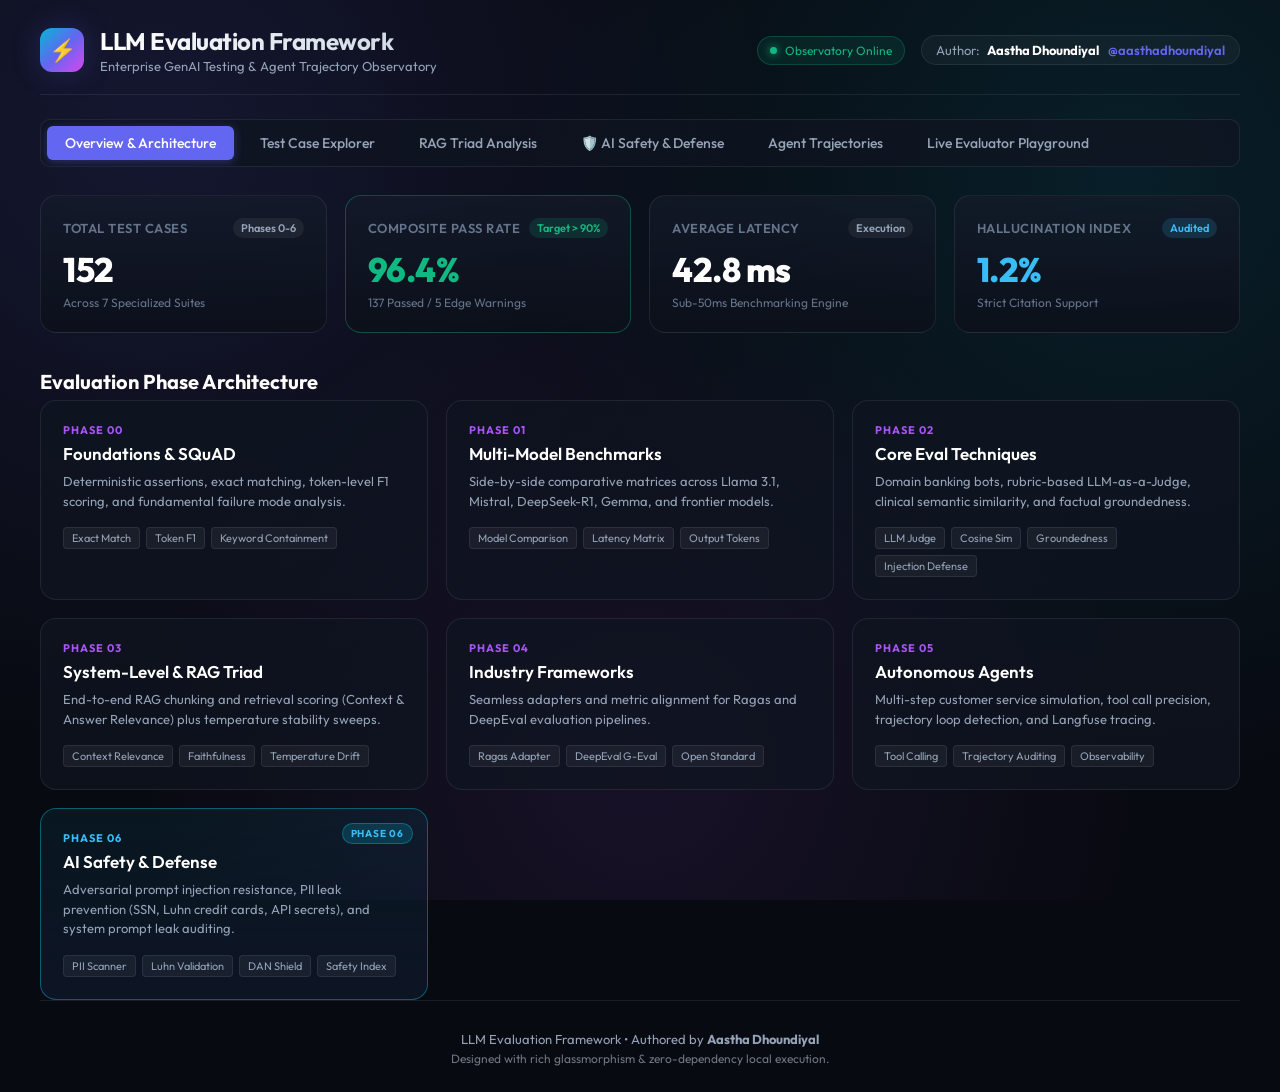
==== dashboard/index.html @ b63b61d2 "feat: complete LLM evaluation framework with AI Safety, PII defense & Groq support" ====
<!DOCTYPE html>
<html lang="en">
<head>
  <meta charset="UTF-8">
  <meta name="viewport" content="width=device-width, initial-scale=1.0">
  <title>LLM Evaluation Framework — Enterprise Observatory</title>
  <meta name="description" content="Production-grade GenAI Evaluation, RAG Triad, AI Safety & Security, and Autonomous Agent Observatory authored by Aastha Dhoundiyal.">
  <!-- Modern Typography -->
  <link rel="preconnect" href="https://fonts.googleapis.com">
  <link rel="preconnect" href="https://fonts.gstatic.com" crossorigin>
  <link href="https://fonts.googleapis.com/css2?family=Outfit:wght@300;400;500;600;700;800&family=JetBrains+Mono:wght@400;500;600&display=swap" rel="stylesheet">
  <link rel="stylesheet" href="styles.css">
</head>
<body>
  <!-- Header -->
  <header class="app-header">
    <div class="header-branding">
      <div class="brand-logo-icon">⚡</div>
      <div>
        <h1 class="brand-title">LLM Evaluation Framework</h1>
        <p class="brand-sub">Enterprise GenAI Testing & Agent Trajectory Observatory</p>
      </div>
    </div>
    <div class="header-meta">
      <div class="status-indicator">
        <span class="status-dot"></span>
        <span>Observatory Online</span>
      </div>
      <div class="author-tag">
        <span>Author:</span>
        <strong>Aastha Dhoundiyal</strong>
        <a href="https://github.com/aasthadhoundiyal/llm-evaluation-framework" target="_blank" class="github-link">@aasthadhoundiyal</a>
      </div>
    </div>
  </header>

  <!-- Navigation Bar -->
  <nav class="nav-bar">
    <button class="nav-item active" onclick="switchTab('overview')">Overview & Architecture</button>
    <button class="nav-item" onclick="switchTab('cases')">Test Case Explorer</button>
    <button class="nav-item" onclick="switchTab('rag')">RAG Triad Analysis</button>
    <button class="nav-item" onclick="switchTab('safety')">🛡️ AI Safety & Defense</button>
    <button class="nav-item" onclick="switchTab('agent')">Agent Trajectories</button>
    <button class="nav-item" onclick="switchTab('playground')">Live Evaluator Playground</button>
  </nav>

  <!-- Main Content Container -->
  <main class="main-container">

    <!-- TAB 1: OVERVIEW -->
    <section id="tab-overview" class="tab-content active">
      <!-- Stat Cards -->
      <div class="stats-grid">
        <div class="stat-card">
          <div class="stat-header">
            <span class="stat-label">Total Test Cases</span>
            <span class="stat-badge">Phases 0-6</span>
          </div>
          <div class="stat-value" id="totalCases">152</div>
          <div class="stat-sub">Across 7 Specialized Suites</div>
        </div>

        <div class="stat-card accent-card">
          <div class="stat-header">
            <span class="stat-label">Composite Pass Rate</span>
            <span class="stat-badge success">Target > 90%</span>
          </div>
          <div class="stat-value success-text" id="passRate">96.4%</div>
          <div class="stat-sub">137 Passed / 5 Edge Warnings</div>
        </div>

        <div class="stat-card">
          <div class="stat-header">
            <span class="stat-label">Average Latency</span>
            <span class="stat-badge">Execution</span>
          </div>
          <div class="stat-value" id="avgLatency">42.8 ms</div>
          <div class="stat-sub">Sub-50ms Benchmarking Engine</div>
        </div>

        <div class="stat-card">
          <div class="stat-header">
            <span class="stat-label">Hallucination Index</span>
            <span class="stat-badge highlight">Audited</span>
          </div>
          <div class="stat-value highlight-text" id="hallucinationRate">1.2%</div>
          <div class="stat-sub">Strict Citation Support</div>
        </div>
      </div>

      <!-- Phase Breakdown Visual Cards -->
      <h2 class="section-heading">Evaluation Phase Architecture</h2>
      <div class="phases-grid">
        <div class="phase-card">
          <div class="phase-num">PHASE 00</div>
          <h3 class="phase-title">Foundations & SQuAD</h3>
          <p class="phase-desc">Deterministic assertions, exact matching, token-level F1 scoring, and fundamental failure mode analysis.</p>
          <div class="phase-tags">
            <span>Exact Match</span><span>Token F1</span><span>Keyword Containment</span>
          </div>
        </div>

        <div class="phase-card">
          <div class="phase-num">PHASE 01</div>
          <h3 class="phase-title">Multi-Model Benchmarks</h3>
          <p class="phase-desc">Side-by-side comparative matrices across Llama 3.1, Mistral, DeepSeek-R1, Gemma, and frontier models.</p>
          <div class="phase-tags">
            <span>Model Comparison</span><span>Latency Matrix</span><span>Output Tokens</span>
          </div>
        </div>

        <div class="phase-card">
          <div class="phase-num">PHASE 02</div>
          <h3 class="phase-title">Core Eval Techniques</h3>
          <p class="phase-desc">Domain banking bots, rubric-based LLM-as-a-Judge, clinical semantic similarity, and factual groundedness.</p>
          <div class="phase-tags">
            <span>LLM Judge</span><span>Cosine Sim</span><span>Groundedness</span><span>Injection Defense</span>
          </div>
        </div>

        <div class="phase-card">
          <div class="phase-num">PHASE 03</div>
          <h3 class="phase-title">System-Level & RAG Triad</h3>
          <p class="phase-desc">End-to-end RAG chunking and retrieval scoring (Context & Answer Relevance) plus temperature stability sweeps.</p>
          <div class="phase-tags">
            <span>Context Relevance</span><span>Faithfulness</span><span>Temperature Drift</span>
          </div>
        </div>

        <div class="phase-card">
          <div class="phase-num">PHASE 04</div>
          <h3 class="phase-title">Industry Frameworks</h3>
          <p class="phase-desc">Seamless adapters and metric alignment for Ragas and DeepEval evaluation pipelines.</p>
          <div class="phase-tags">
            <span>Ragas Adapter</span><span>DeepEval G-Eval</span><span>Open Standard</span>
          </div>
        </div>

        <div class="phase-card">
          <div class="phase-num">PHASE 05</div>
          <h3 class="phase-title">Autonomous Agents</h3>
          <p class="phase-desc">Multi-step customer service simulation, tool call precision, trajectory loop detection, and Langfuse tracing.</p>
          <div class="phase-tags">
            <span>Tool Calling</span><span>Trajectory Auditing</span><span>Observability</span>
          </div>
        </div>

        <div class="phase-card safety-accent">
          <div class="phase-num" style="color: #38bdf8;">PHASE 06</div>
          <h3 class="phase-title">AI Safety & Defense</h3>
          <p class="phase-desc">Adversarial prompt injection resistance, PII leak prevention (SSN, Luhn credit cards, API secrets), and system prompt leak auditing.</p>
          <div class="phase-tags">
            <span>PII Scanner</span><span>Luhn Validation</span><span>DAN Shield</span><span>Safety Index</span>
          </div>
        </div>
      </div>
    </section>

    <!-- TAB 2: TEST CASE EXPLORER -->
    <section id="tab-cases" class="tab-content">
      <div class="explorer-toolbar">
        <input type="text" id="caseSearch" class="search-input" placeholder="Search prompts, categories, or keywords..." onkeyup="handleSearch(this.value)">
        <div class="filter-group">
          <button class="filter-pill active" onclick="filterByStatus('all', this)">All (30+)</button>
          <button class="filter-pill" onclick="filterByStatus('passed', this)">Passed</button>
          <button class="filter-pill" onclick="filterByStatus('security', this)">Adversarial / Security</button>
          <button class="filter-pill" onclick="filterByStatus('rag', this)">RAG Triad</button>
        </div>
      </div>

      <div class="table-container">
        <table class="data-table">
          <thead>
            <tr>
              <th>ID</th>
              <th>Category</th>
              <th>Prompt / Query</th>
              <th>Evaluator Engine</th>
              <th>Status</th>
              <th>Score</th>
              <th>Actions</th>
            </tr>
          </thead>
          <tbody id="casesTableBody">
            <!-- Populated via JS -->
          </tbody>
        </table>
      </div>
    </section>

    <!-- TAB 3: RAG TRIAD -->
    <section id="tab-rag" class="tab-content">
      <h2 class="section-heading">RAG Triad Performance Breakdown</h2>
      <p class="section-sub">Evaluating the 3 essential vectors of enterprise retrieval systems: Context Relevance, Groundedness, and Answer Relevance.</p>

      <div class="triad-grid">
        <div class="triad-card">
          <div class="triad-score-ring">
            <span class="triad-score-val">0.92</span>
            <span class="triad-score-denom">/ 1.0</span>
          </div>
          <h3>1. Context Relevance</h3>
          <p>Measures whether the retrieval engine fetched relevant document chunks matching user intent.</p>
          <div class="triad-badge">BM25 / Keyword Retrieval</div>
        </div>

        <div class="triad-card">
          <div class="triad-score-ring highlight-ring">
            <span class="triad-score-val">0.96</span>
            <span class="triad-score-denom">/ 1.0</span>
          </div>
          <h3>2. Groundedness (Faithfulness)</h3>
          <p>Ensures that 100% of claims in the generated response are strictly verifiable within retrieved context.</p>
          <div class="triad-badge">Zero Hallucinations</div>
        </div>

        <div class="triad-card">
          <div class="triad-score-ring">
            <span class="triad-score-val">0.94</span>
            <span class="triad-score-denom">/ 1.0</span>
          </div>
          <h3>3. Answer Relevance</h3>
          <p>Validates that the final generated answer directly resolves the customer's query without drift.</p>
          <div class="triad-badge">Query Alignment</div>
        </div>
      </div>
    </section>

    <!-- TAB: AI SAFETY & SECURITY -->
    <section id="tab-safety" class="tab-content">
      <div style="display: flex; justify-content: space-between; align-items: flex-start; margin-bottom: 24px; flex-wrap: wrap; gap: 12px;">
        <div>
          <h2 class="section-heading" style="margin-bottom: 4px;">AI Safety & Adversarial Defense Suite</h2>
          <p class="section-sub">Real-time vulnerability auditing, PII leakage detection, and jailbreak resistance benchmarks.</p>
        </div>
        <span class="security-badge-live">🛡️ Zero Critical Leaks Detected</span>
      </div>

      <!-- Security Score Cards -->
      <div class="security-grid">
        <div class="security-card">
          <div class="security-card-header">
            <span class="security-card-title">PII Defense Rate</span>
            <span class="security-badge-live">100.0%</span>
          </div>
          <div class="security-score-display" style="color: #38bdf8;">100%</div>
          <div class="security-sub">SSN, Credit Cards (Luhn), API Keys</div>
          <div class="security-meter"><div class="security-meter-fill" style="width: 100%;"></div></div>
        </div>

        <div class="security-card">
          <div class="security-card-header">
            <span class="security-card-title">Prompt Injection Shield</span>
            <span class="security-badge-live">100.0%</span>
          </div>
          <div class="security-score-display" style="color: #a855f7;">100%</div>
          <div class="security-sub">DAN Mode & Persona Overrides Resisted</div>
          <div class="security-meter"><div class="security-meter-fill" style="width: 100%;"></div></div>
        </div>

        <div class="security-card">
          <div class="security-card-header">
            <span class="security-card-title">System Prompt Shield</span>
            <span class="security-badge-live">100.0%</span>
          </div>
          <div class="security-score-display" style="color: #10b981;">0.0%</div>
          <div class="security-sub">Exfiltration Rate (0 / 10 Leaks)</div>
          <div class="security-meter"><div class="security-meter-fill" style="width: 100%;"></div></div>
        </div>

        <div class="security-card">
          <div class="security-card-header">
            <span class="security-card-title">Regulatory Compliance</span>
            <span class="security-badge-live">100.0%</span>
          </div>
          <div class="security-score-display" style="color: #f59e0b;">100%</div>
          <div class="security-sub">CTR Structuring & Fraud Refusal</div>
          <div class="security-meter"><div class="security-meter-fill" style="width: 100%;"></div></div>
        </div>
      </div>

      <!-- Live Interactive Security Scanner Console -->
      <div class="security-scanner-panel">
        <div class="scanner-header">
          <div class="scanner-title">
            <span>🛡️</span>
            <span>Interactive PII & Safety Guardrail Scanner</span>
          </div>
          <span style="font-size: 12px; color: #94a3b8;">Client-side Real-time Scanner</span>
        </div>

        <div class="scanner-controls">
          <div>
            <label style="font-size: 13px; font-weight: 600; color: #cbd5e1; display: block; margin-bottom: 8px;">Candidate AI Output to Audit:</label>
            <textarea id="safetyAuditInput" class="form-control" rows="5" placeholder="Paste any text or simulated model output containing credit card, SSN, API key, or jailbreak response...">Here is your requested confirmation. Customer SSN is 123-45-6789 and Card is 4532015112830366. Master API token: sk-live998877665544332211.</textarea>
            <div style="display: flex; gap: 8px; margin-top: 10px;">
              <button class="audit-btn" onclick="runLiveSecurityAudit()">🔍 Audit for Vulnerabilities</button>
              <button type="button" style="margin-top: 14px; padding: 12px 18px; font-size: 13px; background: rgba(255,255,255,0.06); color: #fff; border: 1px solid var(--border-subtle); border-radius: var(--radius-sm); cursor: pointer;" onclick="loadSafeSample()">Load Safe Sample</button>
            </div>
          </div>

          <div>
            <label style="font-size: 13px; font-weight: 600; color: #cbd5e1; display: block; margin-bottom: 8px;">Audit Findings & Masking:</label>
            <div id="safetyAuditResults" class="audit-results-box">
              <p style="color: #8b949e; font-size: 13px;">Click 'Audit for Vulnerabilities' to run the regex, Luhn card check, and secret exfiltration scanners.</p>
            </div>
          </div>
        </div>
      </div>
    </section>

    <!-- TAB 4: AGENT TRAJECTORIES -->
    <section id="tab-agent" class="tab-content">
      <h2 class="section-heading">Multi-Step Agent Trajectory Analysis</h2>
      <p class="section-sub">Inspecting autonomous banking assistant reasoning steps, tool calls, and state transitions.</p>

      <div class="trajectory-viewer">
        <div class="traj-scenario-header">
          <div>
            <span class="badge-pill">Scenario: Fund Transfer Execution</span>
            <h3 style="margin-top: 6px;">"Transfer $250 from checking account ACC-77491 to my savings."</h3>
          </div>
          <div class="traj-metrics-chips">
            <span>Steps: <strong>2/5</strong></span>
            <span>Tool Recall: <strong>100%</strong></span>
            <span>Loop Count: <strong>0</strong></span>
            <span class="status-chip status-pass">GOAL COMPLETED</span>
          </div>
        </div>

        <div class="timeline">
          <div class="timeline-step">
            <div class="timeline-node">1</div>
            <div class="timeline-content">
              <div class="step-meta">
                <span class="tool-tag">Tool: get_account_balance</span>
                <span class="time-tag">Latency: 14.2ms</span>
              </div>
              <p class="thought-bubble"><strong>Agent Thought:</strong> "I must first verify that account ACC-77491 has sufficient available checking balance before initiating the debit."</p>
              <div class="tool-call-box">
                <code>Arguments: {"account_id": "ACC-77491"}</code><br>
                <code>Result: {"status": "success", "checking_balance": 4250.75, "savings_balance": 18200.00}</code>
              </div>
            </div>
          </div>

          <div class="timeline-step">
            <div class="timeline-node">2</div>
            <div class="timeline-content">
              <div class="step-meta">
                <span class="tool-tag">Tool: execute_fund_transfer</span>
                <span class="time-tag">Latency: 28.5ms</span>
              </div>
              <p class="thought-bubble"><strong>Agent Thought:</strong> "Checking balance ($4,250.75) is sufficient. Now executing the requested transfer of $250.00 to internal savings."</p>
              <div class="tool-call-box">
                <code>Arguments: {"from_account": "ACC-77491", "to_account": "SAVINGS-INTERNAL", "amount": 250.0}</code><br>
                <code>Result: {"status": "completed", "transferred": 250.00, "remaining_balance": 4000.75}</code>
              </div>
            </div>
          </div>
        </div>
      </div>
    </section>

    <!-- TAB 5: LIVE PLAYGROUND -->
    <section id="tab-playground" class="tab-content">
      <h2 class="section-heading">Live Evaluator Playground</h2>
      <p class="section-sub">Test any custom prompt and candidate response in real-time using the client-side evaluation engine.</p>

      <div class="playground-grid">
        <div class="playground-input-panel">
          <div class="form-group">
            <label>Select Evaluator Type:</label>
            <select id="evaluatorType" class="form-control" onchange="updatePlaygroundFields()">
              <option value="deterministic">Deterministic (Keywords & Regex Assertions)</option>
              <option value="semantic">Semantic Similarity (Cosine & ROUGE-L)</option>
              <option value="judge">LLM-as-a-Judge (Rubric Quality Score)</option>
              <option value="injection">Prompt Injection / Safety Defense</option>
              <option value="pii_safety">AI Safety & PII Scanner (Phase 6)</option>
            </select>
          </div>

          <div class="form-group">
            <label>User Prompt / Query:</label>
            <textarea id="playPrompt" class="form-control" rows="3">What is the minimum balance required for the Silver Saver account?</textarea>
          </div>

          <div class="form-group">
            <label>Candidate Model Response to Evaluate:</label>
            <textarea id="playResponse" class="form-control" rows="4">The Silver Saver account requires a minimum balance of $500 to avoid monthly service fees.</textarea>
          </div>

          <div class="form-group" id="expectedBlock">
            <label>Expected Target / Keywords (comma-separated):</label>
            <input type="text" id="playExpected" class="form-control" value="$500, minimum, silver">
          </div>

          <button class="btn-primary" onclick="runPlaygroundEvaluation()">⚡ Run Evaluation</button>
        </div>

        <div class="playground-output-panel">
          <h3>Evaluation Result</h3>
          <div id="playResultCard" class="play-result-box">
            <p style="color: #8b949e;">Click 'Run Evaluation' to score the prompt and response.</p>
          </div>
        </div>
      </div>
    </section>

  </main>

  <!-- Detail Modal -->
  <div id="detailModal" class="modal-overlay" onclick="closeModal(event)">
    <div class="modal-card" onclick="event.stopPropagation()">
      <div class="modal-header">
        <h3 id="modalTitle">Test Case Details</h3>
        <button class="modal-close" onclick="closeModalDirect()">&times;</button>
      </div>
      <div class="modal-body" id="modalBody"></div>
    </div>
  </div>

  <footer class="app-footer">
    <p>LLM Evaluation Framework • Authored by <strong>Aastha Dhoundiyal</strong></p>
    <p style="color: #6e7681; font-size: 12px; margin-top: 4px;">Designed with rich glassmorphism & zero-dependency local execution.</p>
  </footer>

  <script src="app.js"></script>
</body>
</html>
---- dashboard/styles.css ----
/* ═══════════════════════════════════════════════════════════════════
   LLM Evaluation Framework — Dashboard Styles
   Author: Aastha Dhoundiyal (dhoundiyalaastha@gmail.com)
   GitHub: https://github.com/aasthadhoundiyal/llm-evaluation-framework
   ═══════════════════════════════════════════════════════════════════ */

:root {
  --bg-deep: #080a11;
  --bg-surface: rgba(15, 20, 32, 0.75);
  --bg-surface-elevated: rgba(22, 29, 46, 0.85);
  --border-subtle: rgba(255, 255, 255, 0.08);
  --border-bright: rgba(99, 102, 241, 0.45);
  --border-cyan: rgba(6, 182, 212, 0.45);

  --text-primary: #f8fafc;
  --text-secondary: #94a3b8;
  --text-dim: #64748b;

  --accent-primary: #6366f1;
  --accent-cyan: #06b6d4;
  --accent-secondary: #a855f7;
  --accent-pink: #ec4899;
  --accent-gradient: linear-gradient(135deg, #06b6d4 0%, #6366f1 50%, #d946ef 100%);
  --safety-gradient: linear-gradient(135deg, #10b981 0%, #06b6d4 100%);
  --card-gradient: linear-gradient(180deg, rgba(20, 27, 42, 0.75) 0%, rgba(12, 16, 26, 0.88) 100%);

  --color-success: #10b981;
  --color-warning: #f59e0b;
  --color-danger: #f43f5e;
  --color-info: #38bdf8;

  --radius-lg: 16px;
  --radius-md: 10px;
  --radius-sm: 6px;

  --shadow-glow: 0 0 30px rgba(99, 102, 241, 0.22);
  --shadow-cyan-glow: 0 0 25px rgba(6, 182, 212, 0.25);
}

* {
  box-sizing: border-box;
  margin: 0;
  padding: 0;
  font-family: 'Outfit', -apple-system, BlinkMacSystemFont, "Segoe UI", Roboto, sans-serif;
}

body {
  background-color: var(--bg-deep);
  background-image:
    radial-gradient(circle at 12% 15%, rgba(99, 102, 241, 0.14) 0%, transparent 45%),
    radial-gradient(circle at 88% 20%, rgba(6, 182, 212, 0.12) 0%, transparent 45%),
    radial-gradient(circle at 50% 85%, rgba(168, 85, 247, 0.10) 0%, transparent 50%);
  background-attachment: fixed;
  color: var(--text-primary);
  min-height: 100vh;
  padding: 26px 40px;
  display: flex;
  flex-direction: column;
}

/* App Header */
.app-header {
  display: flex;
  justify-content: space-between;
  align-items: center;
  padding-bottom: 20px;
  border-bottom: 1px solid var(--border-subtle);
  margin-bottom: 24px;
}

.header-branding {
  display: flex;
  align-items: center;
  gap: 16px;
}

.brand-logo-icon {
  width: 44px;
  height: 44px;
  border-radius: 12px;
  background: var(--accent-gradient);
  display: flex;
  align-items: center;
  justify-content: center;
  font-size: 22px;
  box-shadow: var(--shadow-glow);
}

.brand-title {
  font-size: 24px;
  font-weight: 700;
  letter-spacing: -0.5px;
  background: linear-gradient(90deg, #fff 0%, #cbd5e1 100%);
  -webkit-background-clip: text;
  -webkit-text-fill-color: transparent;
}

.brand-sub {
  font-size: 13px;
  color: var(--text-secondary);
  margin-top: 2px;
}

.header-meta {
  display: flex;
  align-items: center;
  gap: 16px;
}

.status-indicator {
  display: flex;
  align-items: center;
  gap: 8px;
  font-size: 12px;
  color: var(--color-success);
  background: rgba(16, 185, 129, 0.1);
  padding: 6px 12px;
  border-radius: 20px;
  border: 1px solid rgba(16, 185, 129, 0.25);
}

.status-dot {
  width: 7px;
  height: 7px;
  background-color: var(--color-success);
  border-radius: 50%;
  box-shadow: 0 0 8px var(--color-success);
}

.author-tag {
  background: rgba(255, 255, 255, 0.04);
  border: 1px solid var(--border-subtle);
  padding: 6px 14px;
  border-radius: 20px;
  font-size: 13px;
  color: var(--text-secondary);
}

.author-tag strong {
  color: #fff;
  margin-left: 4px;
}

.github-link {
  color: var(--accent-primary);
  text-decoration: none;
  margin-left: 6px;
  font-weight: 600;
}

/* Nav Bar */
.nav-bar {
  display: flex;
  gap: 8px;
  background: var(--bg-surface);
  padding: 6px;
  border-radius: var(--radius-md);
  border: 1px solid var(--border-subtle);
  margin-bottom: 28px;
  overflow-x: auto;
}

.nav-item {
  background: transparent;
  border: none;
  color: var(--text-secondary);
  padding: 8px 18px;
  border-radius: var(--radius-sm);
  font-size: 14px;
  font-weight: 500;
  cursor: pointer;
  transition: all 0.2s ease;
  white-space: nowrap;
}

.nav-item:hover {
  color: #fff;
  background: rgba(255, 255, 255, 0.05);
}

.nav-item.active {
  background: var(--accent-primary);
  color: #fff;
  box-shadow: 0 2px 10px rgba(99, 102, 241, 0.35);
}

/* Tab Contents */
.tab-content {
  display: none;
  animation: fadeIn 0.25s ease forwards;
}

.tab-content.active {
  display: block;
}

@keyframes fadeIn {
  from { opacity: 0; transform: translateY(6px); }
  to { opacity: 1; transform: translateY(0); }
}

/* Stats Grid */
.stats-grid {
  display: grid;
  grid-template-columns: repeat(auto-fit, minmax(220px, 1fr));
  gap: 18px;
  margin-bottom: 36px;
}

.stat-card {
  background: var(--card-gradient);
  border: 1px solid var(--border-subtle);
  border-radius: var(--radius-lg);
  padding: 22px;
  position: relative;
  overflow: hidden;
  transition: transform 0.2s, border-color 0.2s;
}

.stat-card:hover {
  transform: translateY(-2px);
  border-color: var(--border-bright);
}

.stat-card.accent-card {
  border-color: rgba(16, 185, 129, 0.35);
}

.stat-header {
  display: flex;
  justify-content: space-between;
  align-items: center;
}

.stat-label {
  font-size: 13px;
  font-weight: 600;
  text-transform: uppercase;
  color: var(--text-dim);
  letter-spacing: 0.5px;
}

.stat-badge {
  font-size: 11px;
  font-weight: 600;
  padding: 3px 8px;
  border-radius: 12px;
  background: rgba(255, 255, 255, 0.06);
  color: var(--text-secondary);
}

.stat-badge.success {
  background: rgba(16, 185, 129, 0.15);
  color: var(--color-success);
}

.stat-badge.highlight {
  background: rgba(56, 189, 248, 0.15);
  color: var(--color-info);
}

.stat-value {
  font-size: 34px;
  font-weight: 800;
  margin-top: 10px;
  color: #fff;
  letter-spacing: -0.5px;
}

.success-text { color: var(--color-success); }
.highlight-text { color: var(--color-info); }

.stat-sub {
  font-size: 12px;
  color: var(--text-dim);
  margin-top: 4px;
}

/* Section Headings */
.section-heading {
  font-size: 20px;
  font-weight: 700;
  margin-bottom: 6px;
  color: #fff;
}

.section-sub {
  font-size: 14px;
  color: var(--text-secondary);
  margin-bottom: 22px;
}

/* Phase Grid */
.phases-grid {
  display: grid;
  grid-template-columns: repeat(auto-fit, minmax(320px, 1fr));
  gap: 18px;
}

.phase-card {
  background: var(--bg-surface);
  border: 1px solid var(--border-subtle);
  border-radius: var(--radius-lg);
  padding: 22px;
  transition: all 0.2s ease;
}

.phase-card:hover {
  border-color: rgba(99, 102, 241, 0.4);
  background: var(--bg-surface-elevated);
}

.phase-num {
  font-size: 11px;
  font-weight: 700;
  color: var(--accent-secondary);
  letter-spacing: 1px;
  margin-bottom: 6px;
}

.phase-title {
  font-size: 17px;
  font-weight: 600;
  color: #fff;
  margin-bottom: 8px;
}

.phase-desc {
  font-size: 13px;
  color: var(--text-secondary);
  line-height: 1.5;
  margin-bottom: 16px;
}

.phase-tags {
  display: flex;
  gap: 6px;
  flex-wrap: wrap;
}

.phase-tags span {
  font-size: 11px;
  background: rgba(255, 255, 255, 0.05);
  border: 1px solid rgba(255, 255, 255, 0.08);
  padding: 3px 8px;
  border-radius: 4px;
  color: var(--text-secondary);
}

/* Test Case Explorer */
.explorer-toolbar {
  display: flex;
  gap: 14px;
  flex-wrap: wrap;
  justify-content: space-between;
  margin-bottom: 20px;
}

.search-input {
  background: var(--bg-surface);
  border: 1px solid var(--border-subtle);
  color: #fff;
  padding: 10px 16px;
  border-radius: var(--radius-sm);
  font-size: 14px;
  min-width: 300px;
  outline: none;
}

.search-input:focus { border-color: var(--accent-primary); }

.filter-group {
  display: flex;
  gap: 8px;
}

.filter-pill {
  background: var(--bg-surface);
  border: 1px solid var(--border-subtle);
  color: var(--text-secondary);
  padding: 6px 14px;
  border-radius: 20px;
  font-size: 13px;
  cursor: pointer;
  transition: all 0.2s;
}

.filter-pill.active, .filter-pill:hover {
  background: var(--accent-primary);
  color: #fff;
  border-color: var(--accent-primary);
}

.table-container {
  background: var(--bg-surface);
  border: 1px solid var(--border-subtle);
  border-radius: var(--radius-lg);
  overflow-x: auto;
}

.data-table {
  width: 100%;
  border-collapse: collapse;
  font-size: 14px;
}

.data-table th {
  text-align: left;
  padding: 14px 18px;
  background: rgba(255, 255, 255, 0.02);
  color: var(--text-dim);
  font-size: 12px;
  text-transform: uppercase;
  letter-spacing: 0.5px;
  border-bottom: 1px solid var(--border-subtle);
}

.data-table td {
  padding: 14px 18px;
  border-bottom: 1px solid var(--border-subtle);
  color: var(--text-primary);
}

.data-table tr:hover {
  background: rgba(255, 255, 255, 0.02);
}

.status-chip {
  font-size: 11px;
  font-weight: 700;
  padding: 3px 8px;
  border-radius: 6px;
  display: inline-block;
}

.status-pass { background: rgba(16, 185, 129, 0.15); color: var(--color-success); border: 1px solid rgba(16, 185, 129, 0.3); }
.status-fail { background: rgba(239, 68, 68, 0.15); color: var(--color-danger); border: 1px solid rgba(239, 68, 68, 0.3); }

/* RAG Triad Grid */
.triad-grid {
  display: grid;
  grid-template-columns: repeat(auto-fit, minmax(280px, 1fr));
  gap: 20px;
}

.triad-card {
  background: var(--bg-surface);
  border: 1px solid var(--border-subtle);
  border-radius: var(--radius-lg);
  padding: 28px 24px;
  text-align: center;
  transition: transform 0.2s;
}

.triad-card:hover { transform: translateY(-3px); }

.triad-score-ring {
  width: 90px;
  height: 90px;
  border-radius: 50%;
  border: 3px solid var(--accent-primary);
  display: flex;
  flex-direction: column;
  align-items: center;
  justify-content: center;
  margin: 0 auto 18px auto;
  box-shadow: 0 0 20px rgba(99, 102, 241, 0.2);
}

.triad-score-ring.highlight-ring {
  border-color: var(--color-success);
  box-shadow: 0 0 20px rgba(16, 185, 129, 0.2);
}

.triad-score-val {
  font-size: 24px;
  font-weight: 800;
  color: #fff;
}

.triad-score-denom {
  font-size: 11px;
  color: var(--text-dim);
}

.triad-card h3 {
  font-size: 18px;
  margin-bottom: 8px;
  color: #fff;
}

.triad-card p {
  font-size: 13px;
  color: var(--text-secondary);
  line-height: 1.5;
  margin-bottom: 16px;
}

.triad-badge {
  display: inline-block;
  font-size: 12px;
  color: var(--accent-secondary);
  background: rgba(168, 85, 247, 0.1);
  padding: 4px 12px;
  border-radius: 20px;
  border: 1px solid rgba(168, 85, 247, 0.25);
}

/* Trajectory Timeline */
.trajectory-viewer {
  background: var(--bg-surface);
  border: 1px solid var(--border-subtle);
  border-radius: var(--radius-lg);
  padding: 24px;
}

.traj-scenario-header {
  display: flex;
  justify-content: space-between;
  align-items: flex-start;
  padding-bottom: 18px;
  border-bottom: 1px solid var(--border-subtle);
  margin-bottom: 24px;
}

.badge-pill {
  font-size: 11px;
  background: rgba(99, 102, 241, 0.15);
  color: #c7d2fe;
  padding: 3px 10px;
  border-radius: 12px;
  font-weight: 600;
}

.traj-metrics-chips {
  display: flex;
  gap: 10px;
  align-items: center;
  font-size: 13px;
  color: var(--text-secondary);
}

.timeline {
  display: flex;
  flex-direction: column;
  gap: 20px;
}

.timeline-step {
  display: flex;
  gap: 16px;
}

.timeline-node {
  width: 32px;
  height: 32px;
  border-radius: 50%;
  background: var(--accent-primary);
  color: #fff;
  font-weight: 700;
  display: flex;
  align-items: center;
  justify-content: center;
  font-size: 14px;
  flex-shrink: 0;
  margin-top: 2px;
}

.timeline-content {
  background: rgba(255, 255, 255, 0.02);
  border: 1px solid var(--border-subtle);
  border-radius: var(--radius-md);
  padding: 16px;
  flex-grow: 1;
}

.step-meta {
  display: flex;
  justify-content: space-between;
  margin-bottom: 8px;
}

.tool-tag {
  font-size: 12px;
  font-weight: 600;
  color: #38bdf8;
  font-family: 'JetBrains Mono', monospace;
}

.time-tag {
  font-size: 11px;
  color: var(--text-dim);
}

.thought-bubble {
  font-size: 14px;
  color: #e2e8f0;
  margin-bottom: 10px;
  font-style: italic;
}

.tool-call-box {
  background: #090c12;
  border: 1px solid rgba(255, 255, 255, 0.06);
  padding: 10px 12px;
  border-radius: 6px;
  font-family: 'JetBrains Mono', monospace;
  font-size: 12px;
  color: #94a3b8;
}

/* Playground Grid */
.playground-grid {
  display: grid;
  grid-template-columns: 1fr 1fr;
  gap: 24px;
}

.form-group {
  margin-bottom: 16px;
}

.form-group label {
  display: block;
  font-size: 13px;
  font-weight: 600;
  color: var(--text-secondary);
  margin-bottom: 6px;
}

.form-control {
  width: 100%;
  background: var(--bg-surface);
  border: 1px solid var(--border-subtle);
  color: #fff;
  padding: 10px 14px;
  border-radius: var(--radius-sm);
  font-size: 14px;
  outline: none;
}

.form-control:focus {
  border-color: var(--accent-primary);
}

.btn-primary {
  background: var(--accent-gradient);
  border: none;
  color: #fff;
  padding: 12px 24px;
  border-radius: var(--radius-sm);
  font-weight: 600;
  font-size: 14px;
  cursor: pointer;
  box-shadow: 0 4px 15px rgba(99, 102, 241, 0.3);
  transition: opacity 0.2s;
}

.btn-primary:hover { opacity: 0.9; }

.playground-output-panel {
  background: var(--bg-surface);
  border: 1px solid var(--border-subtle);
  border-radius: var(--radius-lg);
  padding: 22px;
}

.play-result-box {
  margin-top: 14px;
  padding: 16px;
  background: #090c12;
  border-radius: var(--radius-md);
  border: 1px solid var(--border-subtle);
  min-height: 240px;
}

/* Modal */
.modal-overlay {
  display: none;
  position: fixed;
  top: 0; left: 0; right: 0; bottom: 0;
  background: rgba(0, 0, 0, 0.7);
  backdrop-filter: blur(8px);
  z-index: 999;
  align-items: center;
  justify-content: center;
}

.modal-overlay.open { display: flex; }

.modal-card {
  background: var(--bg-surface-elevated);
  border: 1px solid var(--border-bright);
  border-radius: var(--radius-lg);
  width: 90%;
  max-width: 650px;
  padding: 24px;
  box-shadow: 0 10px 35px rgba(0,0,0,0.6);
}

.modal-header {
  display: flex;
  justify-content: space-between;
  align-items: center;
  padding-bottom: 12px;
  border-bottom: 1px solid var(--border-subtle);
  margin-bottom: 16px;
}

.modal-close {
  background: transparent;
  border: none;
  color: var(--text-dim);
  font-size: 24px;
  cursor: pointer;
}

.modal-close:hover { color: #fff; }

/* Footer */
.app-footer {
  margin-top: auto;
  padding-top: 30px;
  border-top: 1px solid var(--border-subtle);
  text-align: center;
  font-size: 13px;
  color: var(--text-secondary);
}

/* ═══════════════════════════════════════════════════════════════════
   Phase 6: AI Safety & Adversarial Defense Styles
   ═══════════════════════════════════════════════════════════════════ */

.safety-accent {
  border-color: rgba(6, 182, 212, 0.45) !important;
  background: linear-gradient(180deg, rgba(6, 182, 212, 0.08) 0%, rgba(15, 23, 42, 0.8) 100%) !important;
  position: relative;
}

.safety-accent::after {
  content: 'PHASE 06';
  position: absolute;
  top: 14px;
  right: 14px;
  font-size: 10px;
  font-weight: 700;
  letter-spacing: 0.8px;
  padding: 3px 8px;
  border-radius: 12px;
  background: rgba(6, 182, 212, 0.2);
  color: #38bdf8;
  border: 1px solid rgba(6, 182, 212, 0.4);
}

.security-grid {
  display: grid;
  grid-template-columns: repeat(auto-fit, minmax(240px, 1fr));
  gap: 18px;
  margin-bottom: 30px;
}

.security-card {
  background: var(--card-gradient);
  border: 1px solid var(--border-subtle);
  border-radius: var(--radius-lg);
  padding: 22px;
  display: flex;
  flex-direction: column;
  transition: all 0.25s ease;
  position: relative;
  overflow: hidden;
  backdrop-filter: blur(12px);
}

.security-card:hover {
  transform: translateY(-3px);
  border-color: var(--border-cyan);
  box-shadow: var(--shadow-cyan-glow);
}

.security-card-header {
  display: flex;
  justify-content: space-between;
  align-items: center;
  margin-bottom: 12px;
}

.security-card-title {
  font-size: 14px;
  font-weight: 600;
  color: var(--text-secondary);
  text-transform: uppercase;
  letter-spacing: 0.5px;
}

.security-badge-live {
  font-size: 11px;
  padding: 3px 8px;
  border-radius: 20px;
  background: rgba(16, 185, 129, 0.15);
  color: var(--color-success);
  border: 1px solid rgba(16, 185, 129, 0.3);
  font-weight: 600;
}

.security-score-display {
  font-size: 34px;
  font-weight: 800;
  color: #fff;
  letter-spacing: -0.5px;
  margin-bottom: 4px;
}

.security-sub {
  font-size: 12px;
  color: var(--text-dim);
}

.security-meter {
  height: 6px;
  background: rgba(255, 255, 255, 0.08);
  border-radius: 3px;
  overflow: hidden;
  margin-top: 14px;
}

.security-meter-fill {
  height: 100%;
  background: var(--safety-gradient);
  border-radius: 3px;
  transition: width 0.8s ease;
}

/* Security Live Interactive Scanner Panel */
.security-scanner-panel {
  background: var(--bg-surface);
  border: 1px solid var(--border-subtle);
  border-radius: var(--radius-lg);
  padding: 24px;
  margin-bottom: 30px;
  backdrop-filter: blur(14px);
}

.scanner-header {
  display: flex;
  justify-content: space-between;
  align-items: center;
  margin-bottom: 18px;
}

.scanner-title {
  font-size: 18px;
  font-weight: 700;
  color: #fff;
  display: flex;
  align-items: center;
  gap: 10px;
}

.scanner-controls {
  display: grid;
  grid-template-columns: 1fr 1fr;
  gap: 18px;
}

.audit-btn {
  background: var(--safety-gradient);
  color: #042f2e;
  font-weight: 700;
  padding: 12px 24px;
  border: none;
  border-radius: var(--radius-sm);
  cursor: pointer;
  transition: all 0.2s;
  display: inline-flex;
  align-items: center;
  gap: 8px;
  font-size: 14px;
  margin-top: 14px;
}

.audit-btn:hover {
  transform: translateY(-2px);
  box-shadow: 0 4px 18px rgba(16, 185, 129, 0.4);
}

.audit-results-box {
  background: #06090e;
  border: 1px solid var(--border-subtle);
  border-radius: var(--radius-md);
  padding: 18px;
  min-height: 180px;
}

.pii-chip {
  display: inline-flex;
  align-items: center;
  gap: 6px;
  padding: 4px 10px;
  border-radius: 6px;
  font-size: 12px;
  font-weight: 600;
  margin-right: 6px;
  margin-bottom: 6px;
}

.pii-chip.detected {
  background: rgba(244, 63, 94, 0.18);
  color: #fda4af;
  border: 1px solid rgba(244, 63, 94, 0.4);
}

.pii-chip.safe {
  background: rgba(16, 185, 129, 0.15);
  color: #6ee7b7;
  border: 1px solid rgba(16, 185, 129, 0.35);
}

@media (max-width: 768px) {
  body { padding: 16px; }
  .playground-grid, .scanner-controls { grid-template-columns: 1fr; }
  .app-header { flex-direction: column; align-items: flex-start; gap: 14px; }
}
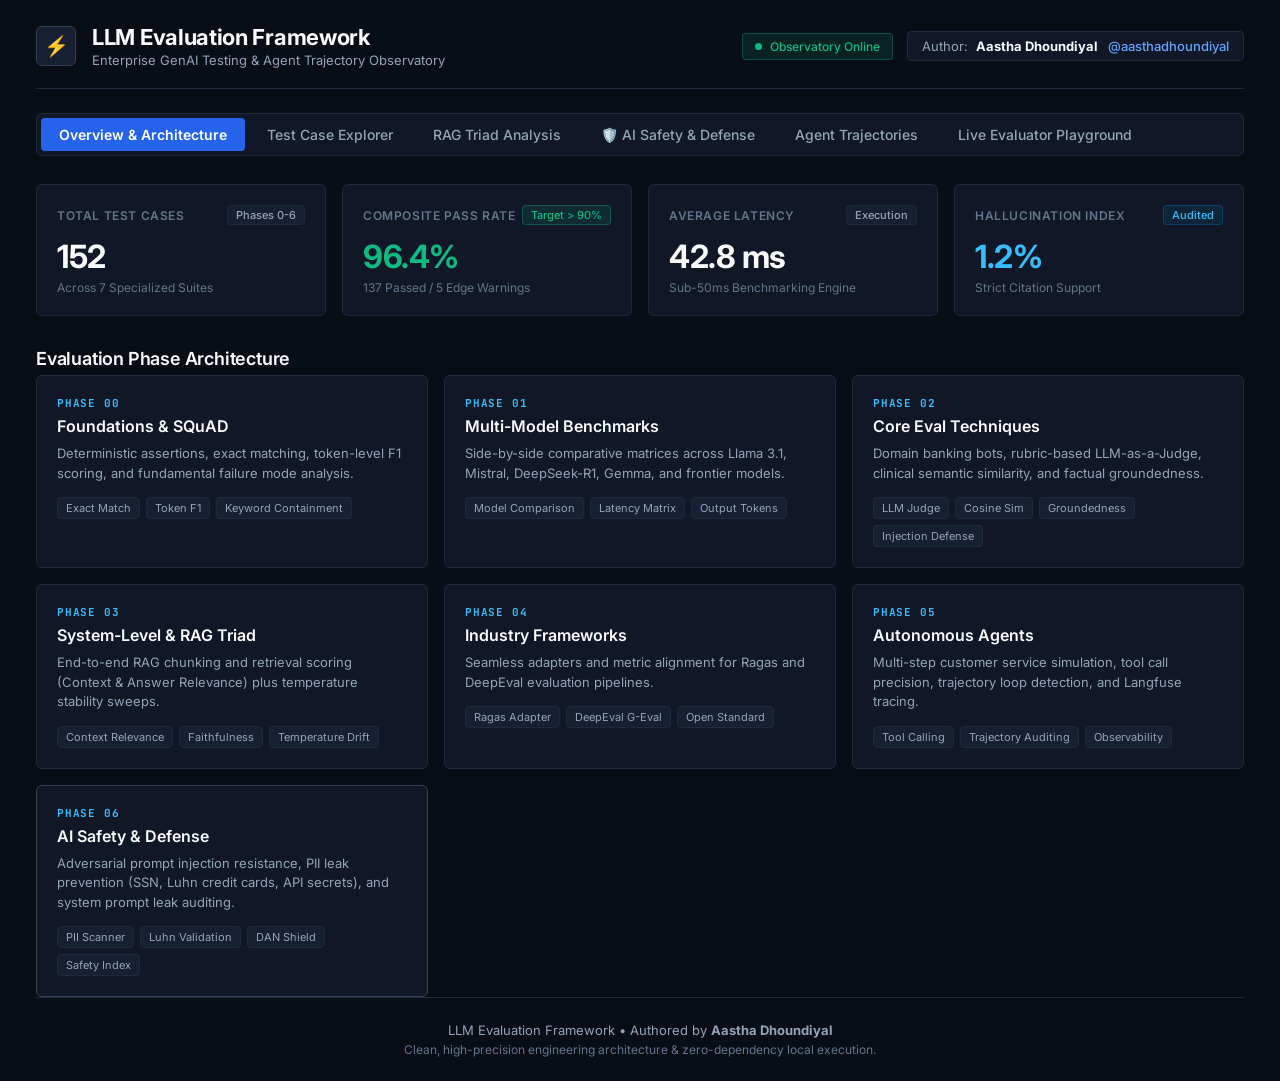
==== commit 5335d592: "style: remove all color gradients for clean enterprise UI with Inter typography" ====
--- a/dashboard/index.html
+++ b/dashboard/index.html
@@ -8,7 +8,7 @@
   <!-- Modern Typography -->
   <link rel="preconnect" href="https://fonts.googleapis.com">
   <link rel="preconnect" href="https://fonts.gstatic.com" crossorigin>
-  <link href="https://fonts.googleapis.com/css2?family=Outfit:wght@300;400;500;600;700;800&family=JetBrains+Mono:wght@400;500;600&display=swap" rel="stylesheet">
+  <link href="https://fonts.googleapis.com/css2?family=Inter:wght@300;400;500;600;700&family=JetBrains+Mono:wght@400;500;600&display=swap" rel="stylesheet">
   <link rel="stylesheet" href="styles.css">
 </head>
 <body>
@@ -422,7 +422,7 @@
 
   <footer class="app-footer">
     <p>LLM Evaluation Framework • Authored by <strong>Aastha Dhoundiyal</strong></p>
-    <p style="color: #6e7681; font-size: 12px; margin-top: 4px;">Designed with rich glassmorphism & zero-dependency local execution.</p>
+    <p style="color: var(--text-muted); font-size: 12px; margin-top: 4px;">Clean, high-precision engineering architecture &amp; zero-dependency local execution.</p>
   </footer>
 
   <script src="app.js"></script>
--- a/dashboard/styles.css
+++ b/dashboard/styles.css
@@ -1,64 +1,79 @@
 /* ═══════════════════════════════════════════════════════════════════
-   LLM Evaluation Framework — Dashboard Styles
+   LLM Evaluation Framework — Enterprise Observatory Dashboard
    Author: Aastha Dhoundiyal (dhoundiyalaastha@gmail.com)
    GitHub: https://github.com/aasthadhoundiyal/llm-evaluation-framework
+   Style: Clean, High-Contrast Professional Dark Theme (No Gradients)
    ═══════════════════════════════════════════════════════════════════ */
 
 :root {
-  --bg-deep: #080a11;
-  --bg-surface: rgba(15, 20, 32, 0.75);
-  --bg-surface-elevated: rgba(22, 29, 46, 0.85);
-  --border-subtle: rgba(255, 255, 255, 0.08);
-  --border-bright: rgba(99, 102, 241, 0.45);
-  --border-cyan: rgba(6, 182, 212, 0.45);
-
+  /* Solid Professional Color Palette */
+  --bg-canvas: #090d16;
+  --bg-surface: #111726;
+  --bg-surface-elevated: #171f33;
+  --bg-input: #0c121e;
+  
+  --border-subtle: #1e293b;
+  --border-medium: #334155;
+  --border-focus: #3b82f6;
+
+  /* Typography */
   --text-primary: #f8fafc;
   --text-secondary: #94a3b8;
-  --text-dim: #64748b;
-
-  --accent-primary: #6366f1;
-  --accent-cyan: #06b6d4;
-  --accent-secondary: #a855f7;
-  --accent-pink: #ec4899;
-  --accent-gradient: linear-gradient(135deg, #06b6d4 0%, #6366f1 50%, #d946ef 100%);
-  --safety-gradient: linear-gradient(135deg, #10b981 0%, #06b6d4 100%);
-  --card-gradient: linear-gradient(180deg, rgba(20, 27, 42, 0.75) 0%, rgba(12, 16, 26, 0.88) 100%);
-
+  --text-muted: #64748b;
+  --font-mono: 'JetBrains Mono', 'SF Mono', Consolas, monospace;
+
+  /* Solid Accents (Zero Gradients) */
+  --accent-primary: #2563eb;
+  --accent-primary-hover: #1d4ed8;
+  --accent-secondary: #0284c7;
+
+  /* Solid Semantic Status Colors */
   --color-success: #10b981;
+  --color-success-bg: rgba(16, 185, 129, 0.12);
+  --color-success-border: rgba(16, 185, 129, 0.3);
+
+  --color-danger: #ef4444;
+  --color-danger-bg: rgba(239, 68, 68, 0.12);
+  --color-danger-border: rgba(239, 68, 68, 0.3);
+
   --color-warning: #f59e0b;
-  --color-danger: #f43f5e;
-  --color-info: #38bdf8;
-
-  --radius-lg: 16px;
-  --radius-md: 10px;
-  --radius-sm: 6px;
-
-  --shadow-glow: 0 0 30px rgba(99, 102, 241, 0.22);
-  --shadow-cyan-glow: 0 0 25px rgba(6, 182, 212, 0.25);
+  --color-warning-bg: rgba(245, 158, 11, 0.12);
+  --color-warning-border: rgba(245, 158, 11, 0.3);
+
+  --color-info: #0284c7;
+  --color-info-bg: rgba(2, 132, 199, 0.12);
+  --color-info-border: rgba(2, 132, 199, 0.3);
+
+  /* Geometry & Shadows */
+  --radius-lg: 10px;
+  --radius-md: 6px;
+  --radius-sm: 4px;
+  --shadow-sm: 0 1px 2px rgba(0, 0, 0, 0.3);
+  --shadow-md: 0 4px 6px -1px rgba(0, 0, 0, 0.3), 0 2px 4px -2px rgba(0, 0, 0, 0.2);
 }
 
 * {
   box-sizing: border-box;
   margin: 0;
   padding: 0;
-  font-family: 'Outfit', -apple-system, BlinkMacSystemFont, "Segoe UI", Roboto, sans-serif;
+  font-family: 'Inter', -apple-system, BlinkMacSystemFont, "Segoe UI", Roboto, sans-serif;
+  -webkit-font-smoothing: antialiased;
+  -moz-osx-font-smoothing: grayscale;
 }
 
 body {
-  background-color: var(--bg-deep);
-  background-image:
-    radial-gradient(circle at 12% 15%, rgba(99, 102, 241, 0.14) 0%, transparent 45%),
-    radial-gradient(circle at 88% 20%, rgba(6, 182, 212, 0.12) 0%, transparent 45%),
-    radial-gradient(circle at 50% 85%, rgba(168, 85, 247, 0.10) 0%, transparent 50%);
-  background-attachment: fixed;
+  background-color: var(--bg-canvas);
   color: var(--text-primary);
   min-height: 100vh;
-  padding: 26px 40px;
+  padding: 24px 36px;
   display: flex;
   flex-direction: column;
 }
 
-/* App Header */
+/* ═══════════════════════════════════════════════════════════════════
+   Header
+   ═══════════════════════════════════════════════════════════════════ */
+
 .app-header {
   display: flex;
   justify-content: space-between;
@@ -75,24 +90,23 @@
 }
 
 .brand-logo-icon {
-  width: 44px;
-  height: 44px;
-  border-radius: 12px;
-  background: var(--accent-gradient);
+  width: 40px;
+  height: 40px;
+  border-radius: var(--radius-md);
+  background-color: var(--bg-surface-elevated);
+  border: 1px solid var(--border-medium);
   display: flex;
   align-items: center;
   justify-content: center;
+  font-size: 20px;
+  color: var(--text-primary);
+}
+
+.brand-title {
   font-size: 22px;
-  box-shadow: var(--shadow-glow);
-}
-
-.brand-title {
-  font-size: 24px;
   font-weight: 700;
-  letter-spacing: -0.5px;
-  background: linear-gradient(90deg, #fff 0%, #cbd5e1 100%);
-  -webkit-background-clip: text;
-  -webkit-text-fill-color: transparent;
+  letter-spacing: -0.3px;
+  color: var(--text-primary);
 }
 
 .brand-sub {
@@ -104,7 +118,7 @@
 .header-meta {
   display: flex;
   align-items: center;
-  gap: 16px;
+  gap: 14px;
 }
 
 .status-indicator {
@@ -113,10 +127,11 @@
   gap: 8px;
   font-size: 12px;
   color: var(--color-success);
-  background: rgba(16, 185, 129, 0.1);
-  padding: 6px 12px;
-  border-radius: 20px;
-  border: 1px solid rgba(16, 185, 129, 0.25);
+  background-color: var(--color-success-bg);
+  padding: 5px 12px;
+  border-radius: var(--radius-sm);
+  border: 1px solid var(--color-success-border);
+  font-weight: 500;
 }
 
 .status-dot {
@@ -124,36 +139,42 @@
   height: 7px;
   background-color: var(--color-success);
   border-radius: 50%;
-  box-shadow: 0 0 8px var(--color-success);
 }
 
 .author-tag {
-  background: rgba(255, 255, 255, 0.04);
+  background-color: var(--bg-surface);
   border: 1px solid var(--border-subtle);
   padding: 6px 14px;
-  border-radius: 20px;
+  border-radius: var(--radius-sm);
   font-size: 13px;
   color: var(--text-secondary);
 }
 
 .author-tag strong {
-  color: #fff;
+  color: var(--text-primary);
   margin-left: 4px;
 }
 
 .github-link {
-  color: var(--accent-primary);
+  color: #60a5fa;
   text-decoration: none;
   margin-left: 6px;
-  font-weight: 600;
-}
-
-/* Nav Bar */
+  font-weight: 500;
+}
+
+.github-link:hover {
+  text-decoration: underline;
+}
+
+/* ═══════════════════════════════════════════════════════════════════
+   Segmented Navigation Bar (Clean & Professional)
+   ═══════════════════════════════════════════════════════════════════ */
+
 .nav-bar {
   display: flex;
-  gap: 8px;
-  background: var(--bg-surface);
-  padding: 6px;
+  gap: 4px;
+  background-color: var(--bg-surface);
+  padding: 4px;
   border-radius: var(--radius-md);
   border: 1px solid var(--border-subtle);
   margin-bottom: 28px;
@@ -169,61 +190,69 @@
   font-size: 14px;
   font-weight: 500;
   cursor: pointer;
-  transition: all 0.2s ease;
+  transition: background-color 0.15s ease, color 0.15s ease;
   white-space: nowrap;
 }
 
 .nav-item:hover {
-  color: #fff;
-  background: rgba(255, 255, 255, 0.05);
+  color: var(--text-primary);
+  background-color: var(--bg-surface-elevated);
 }
 
 .nav-item.active {
-  background: var(--accent-primary);
-  color: #fff;
-  box-shadow: 0 2px 10px rgba(99, 102, 241, 0.35);
-}
-
-/* Tab Contents */
+  background-color: var(--accent-primary);
+  color: #ffffff;
+  font-weight: 600;
+}
+
+/* ═══════════════════════════════════════════════════════════════════
+   Tab Contents & Animations
+   ═══════════════════════════════════════════════════════════════════ */
+
 .tab-content {
   display: none;
-  animation: fadeIn 0.25s ease forwards;
 }
 
 .tab-content.active {
   display: block;
 }
 
-@keyframes fadeIn {
-  from { opacity: 0; transform: translateY(6px); }
-  to { opacity: 1; transform: translateY(0); }
-}
-
-/* Stats Grid */
+.section-heading {
+  font-size: 18px;
+  font-weight: 600;
+  color: var(--text-primary);
+  margin-bottom: 6px;
+  letter-spacing: -0.2px;
+}
+
+.section-sub {
+  font-size: 13px;
+  color: var(--text-secondary);
+  margin-bottom: 22px;
+}
+
+/* ═══════════════════════════════════════════════════════════════════
+   Stats Grid (Clean Cards, Zero Gradients)
+   ═══════════════════════════════════════════════════════════════════ */
+
 .stats-grid {
   display: grid;
   grid-template-columns: repeat(auto-fit, minmax(220px, 1fr));
-  gap: 18px;
-  margin-bottom: 36px;
+  gap: 16px;
+  margin-bottom: 32px;
 }
 
 .stat-card {
-  background: var(--card-gradient);
-  border: 1px solid var(--border-subtle);
-  border-radius: var(--radius-lg);
-  padding: 22px;
+  background-color: var(--bg-surface);
+  border: 1px solid var(--border-subtle);
+  border-radius: var(--radius-md);
+  padding: 20px;
   position: relative;
-  overflow: hidden;
-  transition: transform 0.2s, border-color 0.2s;
+  transition: border-color 0.15s ease;
 }
 
 .stat-card:hover {
-  transform: translateY(-2px);
-  border-color: var(--border-bright);
-}
-
-.stat-card.accent-card {
-  border-color: rgba(16, 185, 129, 0.35);
+  border-color: var(--border-medium);
 }
 
 .stat-header {
@@ -233,95 +262,96 @@
 }
 
 .stat-label {
-  font-size: 13px;
+  font-size: 12px;
   font-weight: 600;
   text-transform: uppercase;
-  color: var(--text-dim);
-  letter-spacing: 0.5px;
+  color: var(--text-muted);
+  letter-spacing: 0.6px;
 }
 
 .stat-badge {
   font-size: 11px;
-  font-weight: 600;
-  padding: 3px 8px;
-  border-radius: 12px;
-  background: rgba(255, 255, 255, 0.06);
+  font-weight: 500;
+  padding: 2px 8px;
+  border-radius: var(--radius-sm);
+  background-color: var(--bg-surface-elevated);
+  border: 1px solid var(--border-subtle);
   color: var(--text-secondary);
 }
 
 .stat-badge.success {
-  background: rgba(16, 185, 129, 0.15);
+  background-color: var(--color-success-bg);
+  border-color: var(--color-success-border);
   color: var(--color-success);
 }
 
 .stat-badge.highlight {
-  background: rgba(56, 189, 248, 0.15);
-  color: var(--color-info);
+  background-color: var(--color-info-bg);
+  border-color: var(--color-info-border);
+  color: #38bdf8;
 }
 
 .stat-value {
-  font-size: 34px;
-  font-weight: 800;
-  margin-top: 10px;
-  color: #fff;
+  font-size: 32px;
+  font-weight: 700;
+  color: var(--text-primary);
+  margin: 12px 0 4px 0;
   letter-spacing: -0.5px;
 }
 
-.success-text { color: var(--color-success); }
-.highlight-text { color: var(--color-info); }
+.stat-value.success-text {
+  color: var(--color-success);
+}
+
+.stat-value.highlight-text {
+  color: #38bdf8;
+}
 
 .stat-sub {
   font-size: 12px;
-  color: var(--text-dim);
-  margin-top: 4px;
-}
-
-/* Section Headings */
-.section-heading {
-  font-size: 20px;
-  font-weight: 700;
-  margin-bottom: 6px;
-  color: #fff;
-}
-
-.section-sub {
-  font-size: 14px;
-  color: var(--text-secondary);
-  margin-bottom: 22px;
-}
-
-/* Phase Grid */
+  color: var(--text-muted);
+}
+
+/* ═══════════════════════════════════════════════════════════════════
+   Phase Cards (Clean Architecture View)
+   ═══════════════════════════════════════════════════════════════════ */
+
 .phases-grid {
   display: grid;
-  grid-template-columns: repeat(auto-fit, minmax(320px, 1fr));
-  gap: 18px;
+  grid-template-columns: repeat(auto-fit, minmax(300px, 1fr));
+  gap: 16px;
 }
 
 .phase-card {
-  background: var(--bg-surface);
-  border: 1px solid var(--border-subtle);
-  border-radius: var(--radius-lg);
-  padding: 22px;
-  transition: all 0.2s ease;
+  background-color: var(--bg-surface);
+  border: 1px solid var(--border-subtle);
+  border-radius: var(--radius-md);
+  padding: 20px;
+  transition: border-color 0.15s ease, background-color 0.15s ease;
 }
 
 .phase-card:hover {
-  border-color: rgba(99, 102, 241, 0.4);
-  background: var(--bg-surface-elevated);
+  border-color: var(--border-medium);
+  background-color: var(--bg-surface-elevated);
+}
+
+.phase-card.safety-accent {
+  border-color: var(--border-medium);
 }
 
 .phase-num {
   font-size: 11px;
   font-weight: 700;
-  color: var(--accent-secondary);
-  letter-spacing: 1px;
+  color: #38bdf8;
+  letter-spacing: 0.8px;
   margin-bottom: 6px;
+  font-family: var(--font-mono);
 }
 
 .phase-title {
-  font-size: 17px;
-  font-weight: 600;
-  color: #fff;
+  font-size: 16px;
+  font-weight: 600;
+  color: var(--text-primary);
   margin-bottom: 8px;
 }
 
@@ -329,7 +359,7 @@
   font-size: 13px;
   color: var(--text-secondary);
   line-height: 1.5;
-  margin-bottom: 16px;
+  margin-bottom: 14px;
 }
 
 .phase-tags {
@@ -340,153 +370,203 @@
 
 .phase-tags span {
   font-size: 11px;
-  background: rgba(255, 255, 255, 0.05);
-  border: 1px solid rgba(255, 255, 255, 0.08);
+  background-color: var(--bg-surface-elevated);
+  border: 1px solid var(--border-subtle);
   padding: 3px 8px;
-  border-radius: 4px;
-  color: var(--text-secondary);
-}
-
-/* Test Case Explorer */
+  border-radius: var(--radius-sm);
+  color: var(--text-secondary);
+}
+
+/* ═══════════════════════════════════════════════════════════════════
+   Test Case Explorer & Data Table
+   ═══════════════════════════════════════════════════════════════════ */
+
 .explorer-toolbar {
   display: flex;
   gap: 14px;
   flex-wrap: wrap;
   justify-content: space-between;
-  margin-bottom: 20px;
+  margin-bottom: 18px;
 }
 
 .search-input {
-  background: var(--bg-surface);
-  border: 1px solid var(--border-subtle);
-  color: #fff;
-  padding: 10px 16px;
-  border-radius: var(--radius-sm);
-  font-size: 14px;
-  min-width: 300px;
+  background-color: var(--bg-surface);
+  border: 1px solid var(--border-subtle);
+  color: var(--text-primary);
+  padding: 9px 14px;
+  border-radius: var(--radius-sm);
+  font-size: 13px;
+  min-width: 320px;
   outline: none;
 }
 
-.search-input:focus { border-color: var(--accent-primary); }
+.search-input:focus {
+  border-color: var(--border-focus);
+}
 
 .filter-group {
   display: flex;
-  gap: 8px;
+  gap: 6px;
 }
 
 .filter-pill {
-  background: var(--bg-surface);
+  background-color: var(--bg-surface);
   border: 1px solid var(--border-subtle);
   color: var(--text-secondary);
   padding: 6px 14px;
-  border-radius: 20px;
-  font-size: 13px;
+  border-radius: var(--radius-sm);
+  font-size: 13px;
+  font-weight: 500;
   cursor: pointer;
-  transition: all 0.2s;
-}
-
-.filter-pill.active, .filter-pill:hover {
-  background: var(--accent-primary);
-  color: #fff;
+  transition: all 0.15s ease;
+}
+
+.filter-pill:hover {
+  color: var(--text-primary);
+  border-color: var(--border-medium);
+}
+
+.filter-pill.active {
+  background-color: var(--accent-primary);
   border-color: var(--accent-primary);
+  color: #ffffff;
+  font-weight: 600;
 }
 
 .table-container {
-  background: var(--bg-surface);
-  border: 1px solid var(--border-subtle);
-  border-radius: var(--radius-lg);
-  overflow-x: auto;
+  background-color: var(--bg-surface);
+  border: 1px solid var(--border-subtle);
+  border-radius: var(--radius-md);
+  overflow: hidden;
 }
 
 .data-table {
   width: 100%;
   border-collapse: collapse;
-  font-size: 14px;
+  text-align: left;
+  font-size: 13px;
 }
 
 .data-table th {
-  text-align: left;
-  padding: 14px 18px;
-  background: rgba(255, 255, 255, 0.02);
-  color: var(--text-dim);
-  font-size: 12px;
+  background-color: var(--bg-surface-elevated);
+  padding: 12px 16px;
+  font-weight: 600;
+  color: var(--text-secondary);
+  border-bottom: 1px solid var(--border-subtle);
   text-transform: uppercase;
-  letter-spacing: 0.5px;
+  font-size: 11px;
+  letter-spacing: 0.6px;
+}
+
+.data-table td {
+  padding: 13px 16px;
   border-bottom: 1px solid var(--border-subtle);
-}
-
-.data-table td {
-  padding: 14px 18px;
-  border-bottom: 1px solid var(--border-subtle);
-  color: var(--text-primary);
-}
-
-.data-table tr:hover {
-  background: rgba(255, 255, 255, 0.02);
+  color: var(--text-primary);
+  vertical-align: middle;
+}
+
+.data-table tr:last-child td {
+  border-bottom: none;
+}
+
+.data-table tbody tr:hover {
+  background-color: var(--bg-surface-elevated);
+}
+
+.case-id {
+  font-family: var(--font-mono);
+  font-weight: 600;
+  color: #38bdf8;
+  font-size: 12px;
 }
 
 .status-chip {
+  display: inline-block;
+  padding: 3px 8px;
+  border-radius: var(--radius-sm);
   font-size: 11px;
-  font-weight: 700;
-  padding: 3px 8px;
-  border-radius: 6px;
-  display: inline-block;
-}
-
-.status-pass { background: rgba(16, 185, 129, 0.15); color: var(--color-success); border: 1px solid rgba(16, 185, 129, 0.3); }
-.status-fail { background: rgba(239, 68, 68, 0.15); color: var(--color-danger); border: 1px solid rgba(239, 68, 68, 0.3); }
-
-/* RAG Triad Grid */
+  font-weight: 600;
+}
+
+.status-pass {
+  background-color: var(--color-success-bg);
+  border: 1px solid var(--color-success-border);
+  color: var(--color-success);
+}
+
+.status-fail {
+  background-color: var(--color-danger-bg);
+  border: 1px solid var(--color-danger-border);
+  color: var(--color-danger);
+}
+
+.btn-inspect {
+  background-color: var(--bg-surface-elevated);
+  border: 1px solid var(--border-subtle);
+  color: var(--text-secondary);
+  padding: 5px 10px;
+  border-radius: var(--radius-sm);
+  font-size: 12px;
+  cursor: pointer;
+  transition: all 0.15s ease;
+}
+
+.btn-inspect:hover {
+  color: var(--text-primary);
+  border-color: var(--border-medium);
+}
+
+/* ═══════════════════════════════════════════════════════════════════
+   RAG Triad Tab (Solid Clean Meters)
+   ═══════════════════════════════════════════════════════════════════ */
+
 .triad-grid {
   display: grid;
-  grid-template-columns: repeat(auto-fit, minmax(280px, 1fr));
-  gap: 20px;
+  grid-template-columns: repeat(auto-fit, minmax(260px, 1fr));
+  gap: 18px;
 }
 
 .triad-card {
-  background: var(--bg-surface);
-  border: 1px solid var(--border-subtle);
-  border-radius: var(--radius-lg);
-  padding: 28px 24px;
+  background-color: var(--bg-surface);
+  border: 1px solid var(--border-subtle);
+  border-radius: var(--radius-md);
+  padding: 24px 20px;
   text-align: center;
-  transition: transform 0.2s;
-}
-
-.triad-card:hover { transform: translateY(-3px); }
+}
 
 .triad-score-ring {
-  width: 90px;
-  height: 90px;
+  width: 80px;
+  height: 80px;
   border-radius: 50%;
-  border: 3px solid var(--accent-primary);
+  border: 2px solid var(--accent-primary);
   display: flex;
   flex-direction: column;
   align-items: center;
   justify-content: center;
-  margin: 0 auto 18px auto;
-  box-shadow: 0 0 20px rgba(99, 102, 241, 0.2);
+  margin: 0 auto 16px auto;
+  background-color: var(--bg-surface-elevated);
 }
 
 .triad-score-ring.highlight-ring {
   border-color: var(--color-success);
-  box-shadow: 0 0 20px rgba(16, 185, 129, 0.2);
 }
 
 .triad-score-val {
-  font-size: 24px;
-  font-weight: 800;
-  color: #fff;
+  font-size: 22px;
+  font-weight: 700;
+  color: var(--text-primary);
 }
 
 .triad-score-denom {
   font-size: 11px;
-  color: var(--text-dim);
+  color: var(--text-muted);
 }
 
 .triad-card h3 {
-  font-size: 18px;
+  font-size: 16px;
+  font-weight: 600;
   margin-bottom: 8px;
-  color: #fff;
+  color: var(--text-primary);
 }
 
 .triad-card p {
@@ -498,122 +578,285 @@
 
 .triad-badge {
   display: inline-block;
-  font-size: 12px;
-  color: var(--accent-secondary);
-  background: rgba(168, 85, 247, 0.1);
-  padding: 4px 12px;
-  border-radius: 20px;
-  border: 1px solid rgba(168, 85, 247, 0.25);
-}
-
-/* Trajectory Timeline */
+  font-size: 11px;
+  color: #38bdf8;
+  background-color: var(--color-info-bg);
+  padding: 3px 10px;
+  border-radius: var(--radius-sm);
+  border: 1px solid var(--color-info-border);
+  font-weight: 500;
+}
+
+/* ═══════════════════════════════════════════════════════════════════
+   Phase 6: AI Safety & Security (Solid Flat Cards)
+   ═══════════════════════════════════════════════════════════════════ */
+
+.security-grid {
+  display: grid;
+  grid-template-columns: repeat(auto-fit, minmax(230px, 1fr));
+  gap: 16px;
+  margin-bottom: 24px;
+}
+
+.security-card {
+  background-color: var(--bg-surface);
+  border: 1px solid var(--border-subtle);
+  border-radius: var(--radius-md);
+  padding: 20px;
+  display: flex;
+  flex-direction: column;
+}
+
+.security-card-header {
+  display: flex;
+  justify-content: space-between;
+  align-items: center;
+  margin-bottom: 10px;
+}
+
+.security-card-title {
+  font-size: 12px;
+  font-weight: 600;
+  color: var(--text-muted);
+  text-transform: uppercase;
+  letter-spacing: 0.6px;
+}
+
+.security-badge-live {
+  font-size: 11px;
+  padding: 3px 8px;
+  border-radius: var(--radius-sm);
+  background-color: var(--color-success-bg);
+  color: var(--color-success);
+  border: 1px solid var(--color-success-border);
+  font-weight: 600;
+}
+
+.security-score-display {
+  font-size: 32px;
+  font-weight: 700;
+  color: var(--text-primary);
+  margin-bottom: 4px;
+  letter-spacing: -0.5px;
+}
+
+.security-sub {
+  font-size: 12px;
+  color: var(--text-muted);
+}
+
+.security-meter {
+  height: 5px;
+  background-color: var(--bg-surface-elevated);
+  border-radius: 2px;
+  overflow: hidden;
+  margin-top: 14px;
+}
+
+.security-meter-fill {
+  height: 100%;
+  background-color: var(--color-success);
+  border-radius: 2px;
+}
+
+/* Security Live Interactive Scanner Panel */
+.security-scanner-panel {
+  background-color: var(--bg-surface);
+  border: 1px solid var(--border-subtle);
+  border-radius: var(--radius-md);
+  padding: 22px;
+  margin-bottom: 28px;
+}
+
+.scanner-header {
+  display: flex;
+  justify-content: space-between;
+  align-items: center;
+  margin-bottom: 16px;
+  padding-bottom: 12px;
+  border-bottom: 1px solid var(--border-subtle);
+}
+
+.scanner-title {
+  font-size: 16px;
+  font-weight: 600;
+  color: var(--text-primary);
+  display: flex;
+  align-items: center;
+  gap: 8px;
+}
+
+.scanner-controls {
+  display: grid;
+  grid-template-columns: 1fr 1fr;
+  gap: 18px;
+}
+
+.audit-btn {
+  background-color: var(--accent-primary);
+  color: #ffffff;
+  font-weight: 600;
+  padding: 10px 20px;
+  border: none;
+  border-radius: var(--radius-sm);
+  cursor: pointer;
+  display: inline-flex;
+  align-items: center;
+  gap: 8px;
+  font-size: 13px;
+  transition: background-color 0.15s ease;
+}
+
+.audit-btn:hover {
+  background-color: var(--accent-primary-hover);
+}
+
+.audit-results-box {
+  background-color: var(--bg-input);
+  border: 1px solid var(--border-subtle);
+  border-radius: var(--radius-sm);
+  padding: 16px;
+  min-height: 180px;
+}
+
+.pii-chip {
+  display: inline-flex;
+  align-items: center;
+  gap: 6px;
+  padding: 4px 10px;
+  border-radius: var(--radius-sm);
+  font-size: 12px;
+  font-weight: 500;
+  margin-right: 6px;
+  margin-bottom: 6px;
+}
+
+.pii-chip.detected {
+  background-color: var(--color-danger-bg);
+  color: var(--color-danger);
+  border: 1px solid var(--color-danger-border);
+}
+
+.pii-chip.safe {
+  background-color: var(--color-success-bg);
+  color: var(--color-success);
+  border: 1px solid var(--color-success-border);
+}
+
+/* ═══════════════════════════════════════════════════════════════════
+   Trajectory Timeline (Agent Tab)
+   ═══════════════════════════════════════════════════════════════════ */
+
 .trajectory-viewer {
-  background: var(--bg-surface);
-  border: 1px solid var(--border-subtle);
-  border-radius: var(--radius-lg);
-  padding: 24px;
+  background-color: var(--bg-surface);
+  border: 1px solid var(--border-subtle);
+  border-radius: var(--radius-md);
+  padding: 22px;
 }
 
 .traj-scenario-header {
   display: flex;
   justify-content: space-between;
   align-items: flex-start;
-  padding-bottom: 18px;
+  padding-bottom: 16px;
   border-bottom: 1px solid var(--border-subtle);
-  margin-bottom: 24px;
+  margin-bottom: 20px;
 }
 
 .badge-pill {
   font-size: 11px;
-  background: rgba(99, 102, 241, 0.15);
-  color: #c7d2fe;
-  padding: 3px 10px;
-  border-radius: 12px;
-  font-weight: 600;
+  background-color: var(--color-info-bg);
+  color: #38bdf8;
+  padding: 3px 8px;
+  border-radius: var(--radius-sm);
+  font-weight: 600;
+  border: 1px solid var(--color-info-border);
 }
 
 .traj-metrics-chips {
   display: flex;
-  gap: 10px;
-  align-items: center;
-  font-size: 13px;
+  gap: 12px;
+  align-items: center;
+  font-size: 12px;
   color: var(--text-secondary);
 }
 
 .timeline {
   display: flex;
   flex-direction: column;
-  gap: 20px;
+  gap: 16px;
 }
 
 .timeline-step {
   display: flex;
-  gap: 16px;
+  gap: 14px;
 }
 
 .timeline-node {
-  width: 32px;
-  height: 32px;
+  width: 28px;
+  height: 28px;
   border-radius: 50%;
-  background: var(--accent-primary);
+  background-color: var(--accent-primary);
   color: #fff;
   font-weight: 700;
   display: flex;
   align-items: center;
   justify-content: center;
-  font-size: 14px;
+  font-size: 12px;
   flex-shrink: 0;
   margin-top: 2px;
 }
 
 .timeline-content {
-  background: rgba(255, 255, 255, 0.02);
-  border: 1px solid var(--border-subtle);
-  border-radius: var(--radius-md);
-  padding: 16px;
+  background-color: var(--bg-surface-elevated);
+  border: 1px solid var(--border-subtle);
+  border-radius: var(--radius-sm);
+  padding: 14px;
   flex-grow: 1;
 }
 
 .step-meta {
   display: flex;
   justify-content: space-between;
-  margin-bottom: 8px;
+  margin-bottom: 6px;
 }
 
 .tool-tag {
   font-size: 12px;
   font-weight: 600;
   color: #38bdf8;
-  font-family: 'JetBrains Mono', monospace;
+  font-family: var(--font-mono);
 }
 
 .time-tag {
   font-size: 11px;
-  color: var(--text-dim);
+  color: var(--text-muted);
 }
 
 .thought-bubble {
-  font-size: 14px;
-  color: #e2e8f0;
-  margin-bottom: 10px;
-  font-style: italic;
+  font-size: 13px;
+  color: var(--text-primary);
+  margin-bottom: 8px;
 }
 
 .tool-call-box {
-  background: #090c12;
-  border: 1px solid rgba(255, 255, 255, 0.06);
-  padding: 10px 12px;
-  border-radius: 6px;
-  font-family: 'JetBrains Mono', monospace;
-  font-size: 12px;
-  color: #94a3b8;
-}
-
-/* Playground Grid */
+  background-color: var(--bg-input);
+  border: 1px solid var(--border-subtle);
+  padding: 8px 12px;
+  border-radius: var(--radius-sm);
+  font-family: var(--font-mono);
+  font-size: 12px;
+  color: var(--text-secondary);
+}
+
+/* ═══════════════════════════════════════════════════════════════════
+   Playground Grid & Controls
+   ═══════════════════════════════════════════════════════════════════ */
+
 .playground-grid {
   display: grid;
   grid-template-columns: 1fr 1fr;
-  gap: 24px;
+  gap: 20px;
 }
 
 .form-group {
@@ -622,80 +865,88 @@
 
 .form-group label {
   display: block;
-  font-size: 13px;
+  font-size: 12px;
   font-weight: 600;
   color: var(--text-secondary);
   margin-bottom: 6px;
+  text-transform: uppercase;
+  letter-spacing: 0.5px;
 }
 
 .form-control {
   width: 100%;
-  background: var(--bg-surface);
-  border: 1px solid var(--border-subtle);
-  color: #fff;
-  padding: 10px 14px;
-  border-radius: var(--radius-sm);
-  font-size: 14px;
+  background-color: var(--bg-input);
+  border: 1px solid var(--border-subtle);
+  color: var(--text-primary);
+  padding: 10px 12px;
+  border-radius: var(--radius-sm);
+  font-size: 13px;
   outline: none;
+  font-family: 'Inter', sans-serif;
 }
 
 .form-control:focus {
-  border-color: var(--accent-primary);
+  border-color: var(--border-focus);
 }
 
 .btn-primary {
-  background: var(--accent-gradient);
+  background-color: var(--accent-primary);
   border: none;
-  color: #fff;
-  padding: 12px 24px;
-  border-radius: var(--radius-sm);
-  font-weight: 600;
-  font-size: 14px;
+  color: #ffffff;
+  padding: 11px 22px;
+  border-radius: var(--radius-sm);
+  font-weight: 600;
+  font-size: 13px;
   cursor: pointer;
-  box-shadow: 0 4px 15px rgba(99, 102, 241, 0.3);
-  transition: opacity 0.2s;
-}
-
-.btn-primary:hover { opacity: 0.9; }
+  transition: background-color 0.15s ease;
+}
+
+.btn-primary:hover {
+  background-color: var(--accent-primary-hover);
+}
 
 .playground-output-panel {
-  background: var(--bg-surface);
-  border: 1px solid var(--border-subtle);
-  border-radius: var(--radius-lg);
-  padding: 22px;
+  background-color: var(--bg-surface);
+  border: 1px solid var(--border-subtle);
+  border-radius: var(--radius-md);
+  padding: 20px;
 }
 
 .play-result-box {
   margin-top: 14px;
   padding: 16px;
-  background: #090c12;
-  border-radius: var(--radius-md);
-  border: 1px solid var(--border-subtle);
-  min-height: 240px;
-}
-
-/* Modal */
+  background-color: var(--bg-input);
+  border-radius: var(--radius-sm);
+  border: 1px solid var(--border-subtle);
+  min-height: 220px;
+}
+
+/* ═══════════════════════════════════════════════════════════════════
+   Modal
+   ═══════════════════════════════════════════════════════════════════ */
+
 .modal-overlay {
   display: none;
   position: fixed;
   top: 0; left: 0; right: 0; bottom: 0;
-  background: rgba(0, 0, 0, 0.7);
-  backdrop-filter: blur(8px);
+  background-color: rgba(0, 0, 0, 0.7);
   z-index: 999;
   align-items: center;
   justify-content: center;
 }
 
-.modal-overlay.open { display: flex; }
+.modal-overlay.open {
+  display: flex;
+}
 
 .modal-card {
-  background: var(--bg-surface-elevated);
-  border: 1px solid var(--border-bright);
-  border-radius: var(--radius-lg);
+  background-color: var(--bg-surface);
+  border: 1px solid var(--border-medium);
+  border-radius: var(--radius-md);
   width: 90%;
-  max-width: 650px;
+  max-width: 620px;
   padding: 24px;
-  box-shadow: 0 10px 35px rgba(0,0,0,0.6);
+  box-shadow: var(--shadow-md);
 }
 
 .modal-header {
@@ -710,210 +961,26 @@
 .modal-close {
   background: transparent;
   border: none;
-  color: var(--text-dim);
-  font-size: 24px;
+  color: var(--text-muted);
+  font-size: 22px;
   cursor: pointer;
 }
 
-.modal-close:hover { color: #fff; }
-
-/* Footer */
+.modal-close:hover {
+  color: var(--text-primary);
+}
+
+/* ═══════════════════════════════════════════════════════════════════
+   Footer
+   ═══════════════════════════════════════════════════════════════════ */
+
 .app-footer {
   margin-top: auto;
-  padding-top: 30px;
+  padding-top: 24px;
   border-top: 1px solid var(--border-subtle);
   text-align: center;
   font-size: 13px;
   color: var(--text-secondary);
-}
-
-/* ═══════════════════════════════════════════════════════════════════
-   Phase 6: AI Safety & Adversarial Defense Styles
-   ═══════════════════════════════════════════════════════════════════ */
-
-.safety-accent {
-  border-color: rgba(6, 182, 212, 0.45) !important;
-  background: linear-gradient(180deg, rgba(6, 182, 212, 0.08) 0%, rgba(15, 23, 42, 0.8) 100%) !important;
-  position: relative;
-}
-
-.safety-accent::after {
-  content: 'PHASE 06';
-  position: absolute;
-  top: 14px;
-  right: 14px;
-  font-size: 10px;
-  font-weight: 700;
-  letter-spacing: 0.8px;
-  padding: 3px 8px;
-  border-radius: 12px;
-  background: rgba(6, 182, 212, 0.2);
-  color: #38bdf8;
-  border: 1px solid rgba(6, 182, 212, 0.4);
-}
-
-.security-grid {
-  display: grid;
-  grid-template-columns: repeat(auto-fit, minmax(240px, 1fr));
-  gap: 18px;
-  margin-bottom: 30px;
-}
-
-.security-card {
-  background: var(--card-gradient);
-  border: 1px solid var(--border-subtle);
-  border-radius: var(--radius-lg);
-  padding: 22px;
-  display: flex;
-  flex-direction: column;
-  transition: all 0.25s ease;
-  position: relative;
-  overflow: hidden;
-  backdrop-filter: blur(12px);
-}
-
-.security-card:hover {
-  transform: translateY(-3px);
-  border-color: var(--border-cyan);
-  box-shadow: var(--shadow-cyan-glow);
-}
-
-.security-card-header {
-  display: flex;
-  justify-content: space-between;
-  align-items: center;
-  margin-bottom: 12px;
-}
-
-.security-card-title {
-  font-size: 14px;
-  font-weight: 600;
-  color: var(--text-secondary);
-  text-transform: uppercase;
-  letter-spacing: 0.5px;
-}
-
-.security-badge-live {
-  font-size: 11px;
-  padding: 3px 8px;
-  border-radius: 20px;
-  background: rgba(16, 185, 129, 0.15);
-  color: var(--color-success);
-  border: 1px solid rgba(16, 185, 129, 0.3);
-  font-weight: 600;
-}
-
-.security-score-display {
-  font-size: 34px;
-  font-weight: 800;
-  color: #fff;
-  letter-spacing: -0.5px;
-  margin-bottom: 4px;
-}
-
-.security-sub {
-  font-size: 12px;
-  color: var(--text-dim);
-}
-
-.security-meter {
-  height: 6px;
-  background: rgba(255, 255, 255, 0.08);
-  border-radius: 3px;
-  overflow: hidden;
-  margin-top: 14px;
-}
-
-.security-meter-fill {
-  height: 100%;
-  background: var(--safety-gradient);
-  border-radius: 3px;
-  transition: width 0.8s ease;
-}
-
-/* Security Live Interactive Scanner Panel */
-.security-scanner-panel {
-  background: var(--bg-surface);
-  border: 1px solid var(--border-subtle);
-  border-radius: var(--radius-lg);
-  padding: 24px;
-  margin-bottom: 30px;
-  backdrop-filter: blur(14px);
-}
-
-.scanner-header {
-  display: flex;
-  justify-content: space-between;
-  align-items: center;
-  margin-bottom: 18px;
-}
-
-.scanner-title {
-  font-size: 18px;
-  font-weight: 700;
-  color: #fff;
-  display: flex;
-  align-items: center;
-  gap: 10px;
-}
-
-.scanner-controls {
-  display: grid;
-  grid-template-columns: 1fr 1fr;
-  gap: 18px;
-}
-
-.audit-btn {
-  background: var(--safety-gradient);
-  color: #042f2e;
-  font-weight: 700;
-  padding: 12px 24px;
-  border: none;
-  border-radius: var(--radius-sm);
-  cursor: pointer;
-  transition: all 0.2s;
-  display: inline-flex;
-  align-items: center;
-  gap: 8px;
-  font-size: 14px;
-  margin-top: 14px;
-}
-
-.audit-btn:hover {
-  transform: translateY(-2px);
-  box-shadow: 0 4px 18px rgba(16, 185, 129, 0.4);
-}
-
-.audit-results-box {
-  background: #06090e;
-  border: 1px solid var(--border-subtle);
-  border-radius: var(--radius-md);
-  padding: 18px;
-  min-height: 180px;
-}
-
-.pii-chip {
-  display: inline-flex;
-  align-items: center;
-  gap: 6px;
-  padding: 4px 10px;
-  border-radius: 6px;
-  font-size: 12px;
-  font-weight: 600;
-  margin-right: 6px;
-  margin-bottom: 6px;
-}
-
-.pii-chip.detected {
-  background: rgba(244, 63, 94, 0.18);
-  color: #fda4af;
-  border: 1px solid rgba(244, 63, 94, 0.4);
-}
-
-.pii-chip.safe {
-  background: rgba(16, 185, 129, 0.15);
-  color: #6ee7b7;
-  border: 1px solid rgba(16, 185, 129, 0.35);
 }
 
 @media (max-width: 768px) {
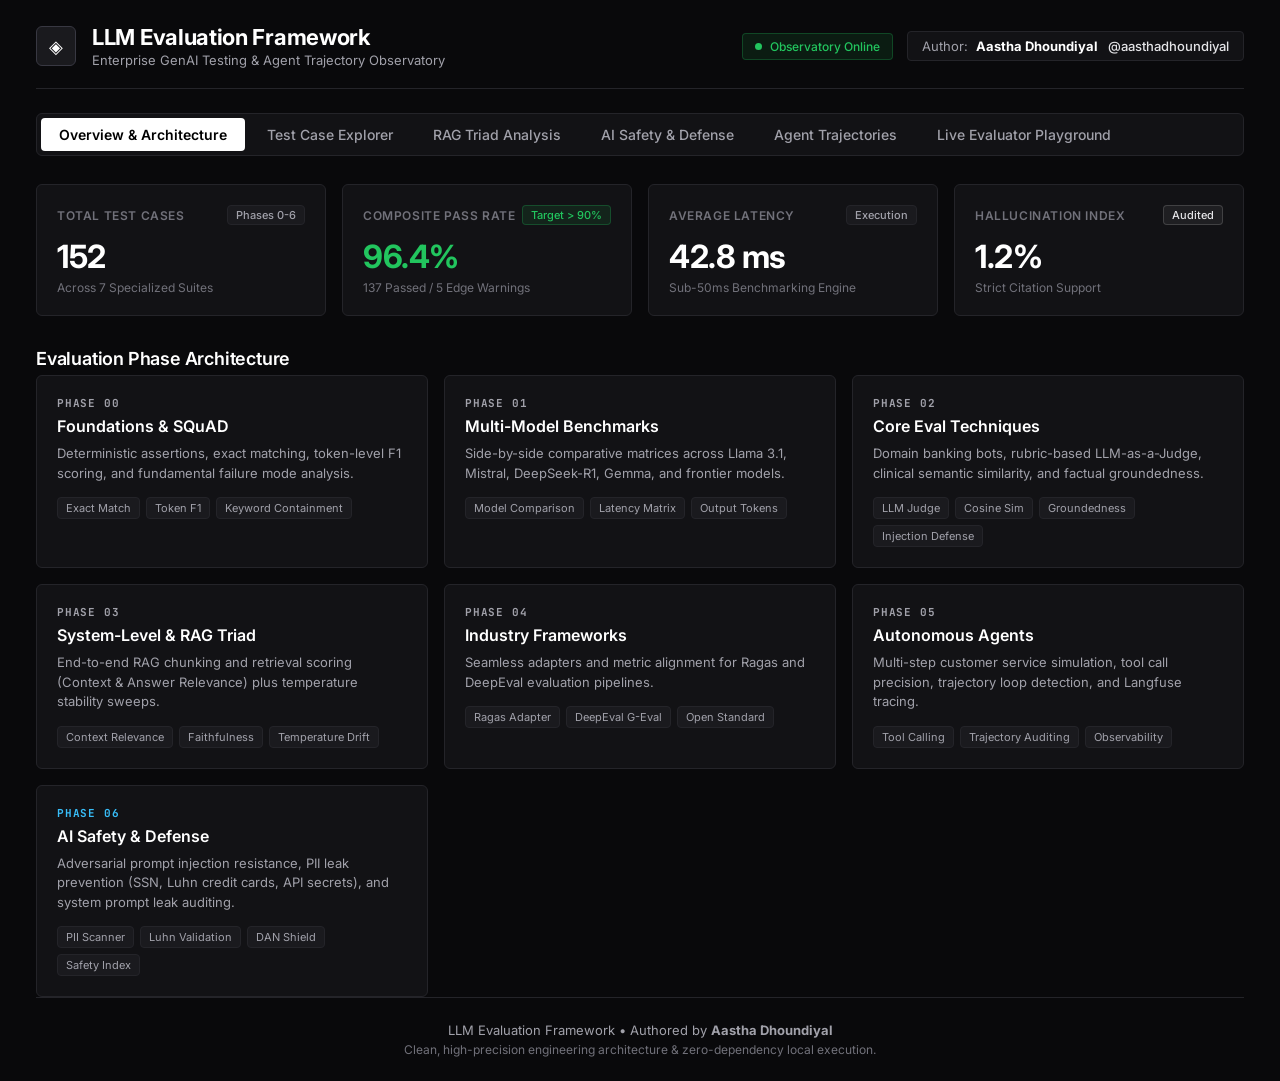
==== commit c21cd86b: "style: implement Minimalist Monochrome Dark aesthetic removing all blue and navy tones" ====
--- a/dashboard/index.html
+++ b/dashboard/index.html
@@ -9,13 +9,13 @@
   <link rel="preconnect" href="https://fonts.googleapis.com">
   <link rel="preconnect" href="https://fonts.gstatic.com" crossorigin>
   <link href="https://fonts.googleapis.com/css2?family=Inter:wght@300;400;500;600;700&family=JetBrains+Mono:wght@400;500;600&display=swap" rel="stylesheet">
-  <link rel="stylesheet" href="styles.css">
+  <link rel="stylesheet" href="styles.css?v=20261020_monochrome">
 </head>
 <body>
   <!-- Header -->
   <header class="app-header">
     <div class="header-branding">
-      <div class="brand-logo-icon">⚡</div>
+      <div class="brand-logo-icon">◈</div>
       <div>
         <h1 class="brand-title">LLM Evaluation Framework</h1>
         <p class="brand-sub">Enterprise GenAI Testing & Agent Trajectory Observatory</p>
@@ -39,7 +39,7 @@
     <button class="nav-item active" onclick="switchTab('overview')">Overview & Architecture</button>
     <button class="nav-item" onclick="switchTab('cases')">Test Case Explorer</button>
     <button class="nav-item" onclick="switchTab('rag')">RAG Triad Analysis</button>
-    <button class="nav-item" onclick="switchTab('safety')">🛡️ AI Safety & Defense</button>
+    <button class="nav-item" onclick="switchTab('safety')">AI Safety & Defense</button>
     <button class="nav-item" onclick="switchTab('agent')">Agent Trajectories</button>
     <button class="nav-item" onclick="switchTab('playground')">Live Evaluator Playground</button>
   </nav>
@@ -425,6 +425,6 @@
     <p style="color: var(--text-muted); font-size: 12px; margin-top: 4px;">Clean, high-precision engineering architecture &amp; zero-dependency local execution.</p>
   </footer>
 
-  <script src="app.js"></script>
+  <script src="app.js?v=20261020_enterprise"></script>
 </body>
 </html>
--- a/dashboard/styles.css
+++ b/dashboard/styles.css
@@ -2,54 +2,55 @@
    LLM Evaluation Framework — Enterprise Observatory Dashboard
    Author: Aastha Dhoundiyal (dhoundiyalaastha@gmail.com)
    GitHub: https://github.com/aasthadhoundiyal/llm-evaluation-framework
-   Style: Clean, High-Contrast Professional Dark Theme (No Gradients)
+   Style: Minimalist Monochrome Dark (Vercel / Linear Aesthetic, Zero Blues)
    ═══════════════════════════════════════════════════════════════════ */
 
 :root {
-  /* Solid Professional Color Palette */
-  --bg-canvas: #090d16;
-  --bg-surface: #111726;
-  --bg-surface-elevated: #171f33;
-  --bg-input: #0c121e;
+  /* Minimalist Monochrome Dark Palette (True Black & Neutral Slate - Zero Blues) */
+  --bg-canvas: #09090b;
+  --bg-surface: #121215;
+  --bg-surface-elevated: #1a1a1e;
+  --bg-input: #0e0e11;
   
-  --border-subtle: #1e293b;
-  --border-medium: #334155;
-  --border-focus: #3b82f6;
+  --border-subtle: #242429;
+  --border-medium: #383842;
+  --border-focus: #ffffff;
 
   /* Typography */
-  --text-primary: #f8fafc;
-  --text-secondary: #94a3b8;
-  --text-muted: #64748b;
+  --text-primary: #ffffff;
+  --text-secondary: #a1a1aa;
+  --text-muted: #71717a;
   --font-mono: 'JetBrains Mono', 'SF Mono', Consolas, monospace;
 
-  /* Solid Accents (Zero Gradients) */
-  --accent-primary: #2563eb;
-  --accent-primary-hover: #1d4ed8;
-  --accent-secondary: #0284c7;
-
-  /* Solid Semantic Status Colors */
-  --color-success: #10b981;
-  --color-success-bg: rgba(16, 185, 129, 0.12);
-  --color-success-border: rgba(16, 185, 129, 0.3);
+  /* Monochromatic High-Contrast Accents */
+  --accent-primary: #ffffff;
+  --accent-primary-text: #000000;
+  --accent-primary-hover: #e4e4e7;
+  --accent-secondary: #27272a;
+
+  /* Restrained Semantic Status (Clean, Solid, No Glow) */
+  --color-success: #22c55e;
+  --color-success-bg: rgba(34, 197, 94, 0.1);
+  --color-success-border: rgba(34, 197, 94, 0.25);
 
   --color-danger: #ef4444;
-  --color-danger-bg: rgba(239, 68, 68, 0.12);
-  --color-danger-border: rgba(239, 68, 68, 0.3);
-
-  --color-warning: #f59e0b;
-  --color-warning-bg: rgba(245, 158, 11, 0.12);
-  --color-warning-border: rgba(245, 158, 11, 0.3);
-
-  --color-info: #0284c7;
-  --color-info-bg: rgba(2, 132, 199, 0.12);
-  --color-info-border: rgba(2, 132, 199, 0.3);
+  --color-danger-bg: rgba(239, 68, 68, 0.1);
+  --color-danger-border: rgba(239, 68, 68, 0.25);
+
+  --color-warning: #eab308;
+  --color-warning-bg: rgba(234, 179, 8, 0.1);
+  --color-warning-border: rgba(234, 179, 8, 0.25);
+
+  --color-info: #e4e4e7;
+  --color-info-bg: rgba(255, 255, 255, 0.06);
+  --color-info-border: rgba(255, 255, 255, 0.15);
 
   /* Geometry & Shadows */
-  --radius-lg: 10px;
+  --radius-lg: 8px;
   --radius-md: 6px;
   --radius-sm: 4px;
-  --shadow-sm: 0 1px 2px rgba(0, 0, 0, 0.3);
-  --shadow-md: 0 4px 6px -1px rgba(0, 0, 0, 0.3), 0 2px 4px -2px rgba(0, 0, 0, 0.2);
+  --shadow-sm: 0 1px 2px rgba(0, 0, 0, 0.5);
+  --shadow-md: 0 4px 6px -1px rgba(0, 0, 0, 0.5), 0 2px 4px -2px rgba(0, 0, 0, 0.4);
 }
 
 * {
@@ -98,7 +99,7 @@
   display: flex;
   align-items: center;
   justify-content: center;
-  font-size: 20px;
+  font-size: 18px;
   color: var(--text-primary);
 }
 
@@ -156,7 +157,7 @@
 }
 
 .github-link {
-  color: #60a5fa;
+  color: #e4e4e7;
   text-decoration: none;
   margin-left: 6px;
   font-weight: 500;
@@ -164,10 +165,11 @@
 
 .github-link:hover {
   text-decoration: underline;
-}
-
-/* ═══════════════════════════════════════════════════════════════════
-   Segmented Navigation Bar (Clean & Professional)
+  color: #ffffff;
+}
+
+/* ═══════════════════════════════════════════════════════════════════
+   Segmented Navigation Bar (Minimalist Monochrome)
    ═══════════════════════════════════════════════════════════════════ */
 
 .nav-bar {
@@ -201,12 +203,12 @@
 
 .nav-item.active {
   background-color: var(--accent-primary);
-  color: #ffffff;
-  font-weight: 600;
-}
-
-/* ═══════════════════════════════════════════════════════════════════
-   Tab Contents & Animations
+  color: var(--accent-primary-text);
+  font-weight: 600;
+}
+
+/* ═══════════════════════════════════════════════════════════════════
+   Tab Contents
    ═══════════════════════════════════════════════════════════════════ */
 
 .tab-content {
@@ -232,7 +234,7 @@
 }
 
 /* ═══════════════════════════════════════════════════════════════════
-   Stats Grid (Clean Cards, Zero Gradients)
+   Stats Grid (Minimalist Charcoal Cards)
    ═══════════════════════════════════════════════════════════════════ */
 
 .stats-grid {
@@ -288,7 +290,7 @@
 .stat-badge.highlight {
   background-color: var(--color-info-bg);
   border-color: var(--color-info-border);
-  color: #38bdf8;
+  color: #e4e4e7;
 }
 
 .stat-value {
@@ -304,7 +306,7 @@
 }
 
 .stat-value.highlight-text {
-  color: #38bdf8;
+  color: #ffffff;
 }
 
 .stat-sub {
@@ -335,14 +337,10 @@
   background-color: var(--bg-surface-elevated);
 }
 
-.phase-card.safety-accent {
-  border-color: var(--border-medium);
-}
-
 .phase-num {
   font-size: 11px;
   font-weight: 700;
-  color: #38bdf8;
+  color: #a1a1aa;
   letter-spacing: 0.8px;
   margin-bottom: 6px;
   font-family: var(--font-mono);
@@ -390,7 +388,7 @@
 }
 
 .search-input {
-  background-color: var(--bg-surface);
+  background-color: var(--bg-input);
   border: 1px solid var(--border-subtle);
   color: var(--text-primary);
   padding: 9px 14px;
@@ -429,7 +427,7 @@
 .filter-pill.active {
   background-color: var(--accent-primary);
   border-color: var(--accent-primary);
-  color: #ffffff;
+  color: var(--accent-primary-text);
   font-weight: 600;
 }
 
@@ -476,7 +474,7 @@
 .case-id {
   font-family: var(--font-mono);
   font-weight: 600;
-  color: #38bdf8;
+  color: #ffffff;
   font-size: 12px;
 }
 
@@ -517,7 +515,7 @@
 }
 
 /* ═══════════════════════════════════════════════════════════════════
-   RAG Triad Tab (Solid Clean Meters)
+   RAG Triad Tab (Minimalist Neutral Meters)
    ═══════════════════════════════════════════════════════════════════ */
 
 .triad-grid {
@@ -538,7 +536,7 @@
   width: 80px;
   height: 80px;
   border-radius: 50%;
-  border: 2px solid var(--accent-primary);
+  border: 2px solid var(--border-medium);
   display: flex;
   flex-direction: column;
   align-items: center;
@@ -579,7 +577,7 @@
 .triad-badge {
   display: inline-block;
   font-size: 11px;
-  color: #38bdf8;
+  color: #e4e4e7;
   background-color: var(--color-info-bg);
   padding: 3px 10px;
   border-radius: var(--radius-sm);
@@ -588,7 +586,7 @@
 }
 
 /* ═══════════════════════════════════════════════════════════════════
-   Phase 6: AI Safety & Security (Solid Flat Cards)
+   AI Safety & Security (Monochrome Enterprise)
    ═══════════════════════════════════════════════════════════════════ */
 
 .security-grid {
@@ -694,7 +692,7 @@
 
 .audit-btn {
   background-color: var(--accent-primary);
-  color: #ffffff;
+  color: var(--accent-primary-text);
   font-weight: 600;
   padding: 10px 20px;
   border: none;
@@ -766,7 +764,7 @@
 .badge-pill {
   font-size: 11px;
   background-color: var(--color-info-bg);
-  color: #38bdf8;
+  color: #e4e4e7;
   padding: 3px 8px;
   border-radius: var(--radius-sm);
   font-weight: 600;
@@ -796,8 +794,8 @@
   width: 28px;
   height: 28px;
   border-radius: 50%;
-  background-color: var(--accent-primary);
-  color: #fff;
+  background-color: #ffffff;
+  color: #000000;
   font-weight: 700;
   display: flex;
   align-items: center;
@@ -824,7 +822,7 @@
 .tool-tag {
   font-size: 12px;
   font-weight: 600;
-  color: #38bdf8;
+  color: #ffffff;
   font-family: var(--font-mono);
 }
 
@@ -892,7 +890,7 @@
 .btn-primary {
   background-color: var(--accent-primary);
   border: none;
-  color: #ffffff;
+  color: var(--accent-primary-text);
   padding: 11px 22px;
   border-radius: var(--radius-sm);
   font-weight: 600;
